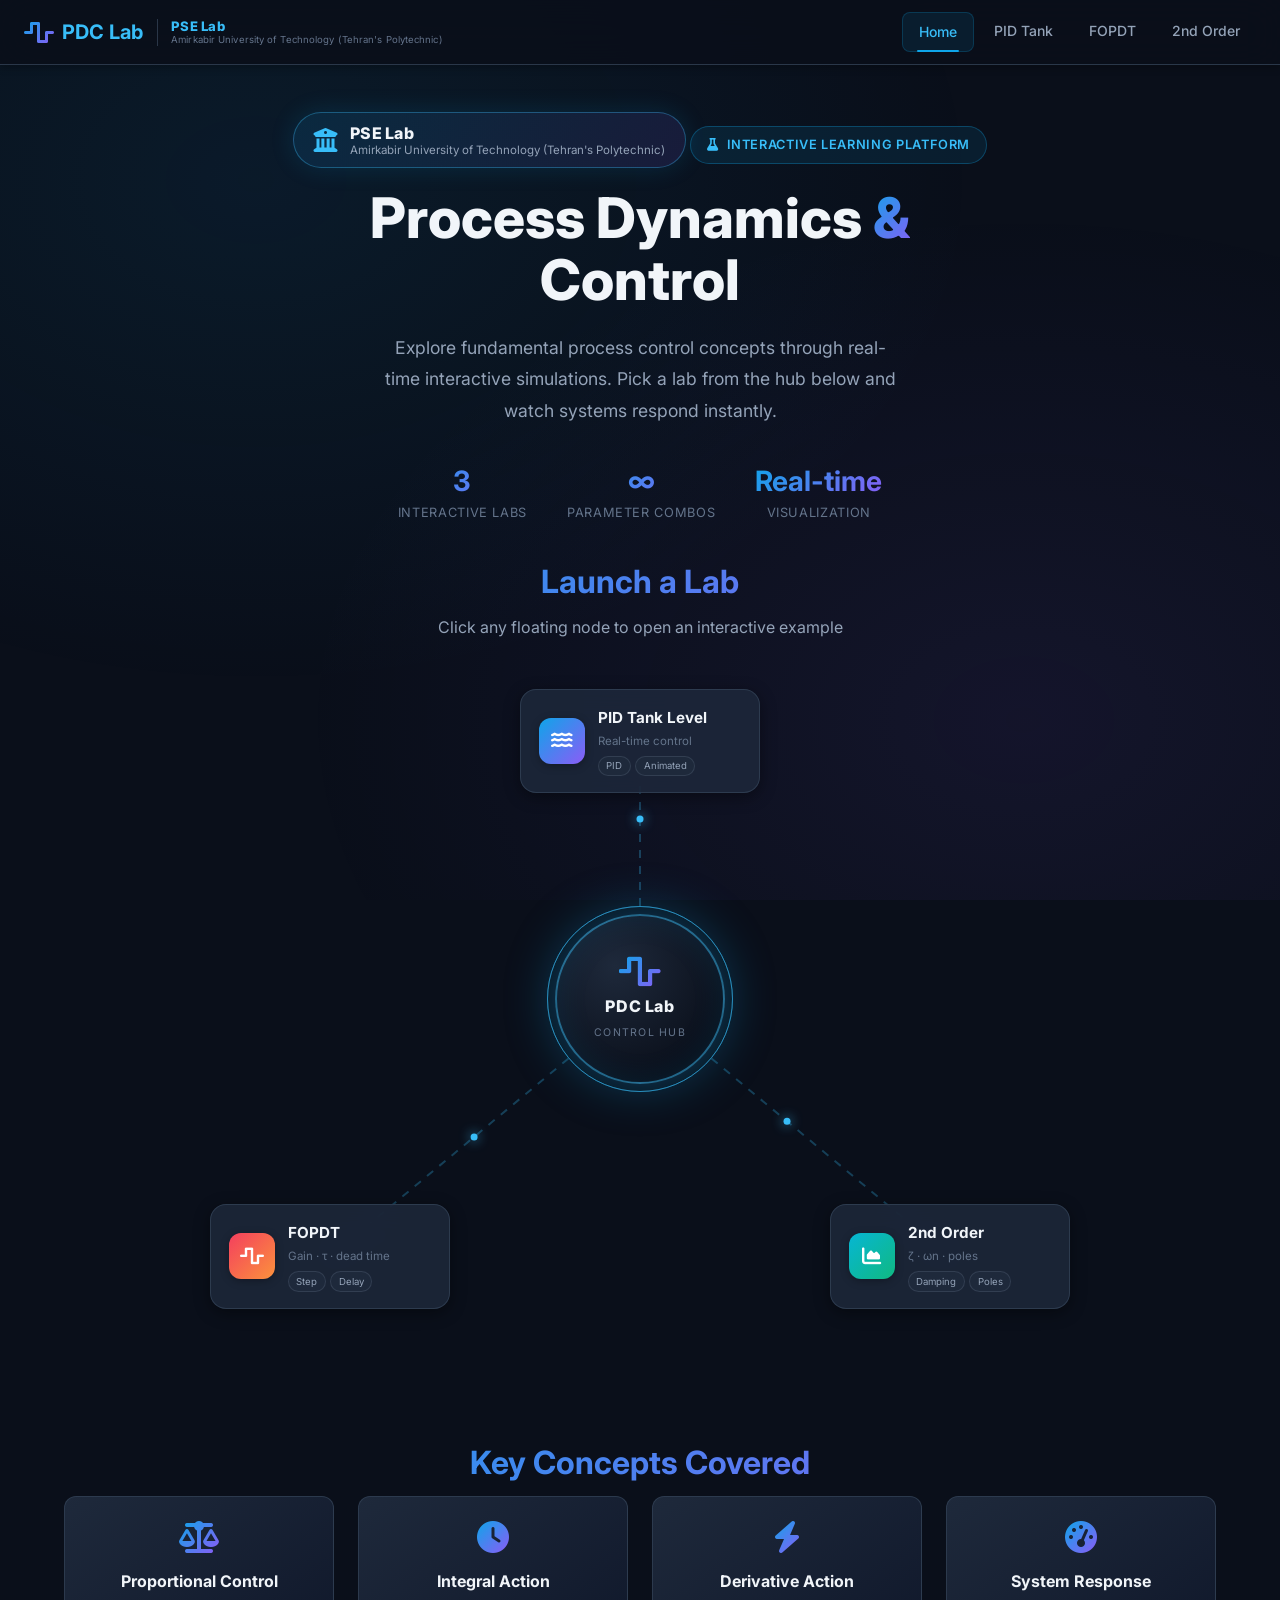
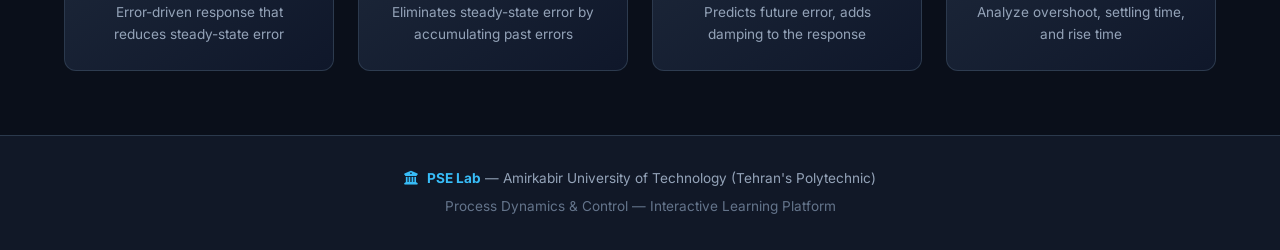
==== index.html @ 549077f2 "Add files via upload" ====
<!DOCTYPE html>
<html lang="en">
<head>
    <meta charset="UTF-8">
    <meta name="viewport" content="width=device-width, initial-scale=1.0">
    <title>Process Dynamics & Control — PDC Lab</title>
    <link rel="stylesheet" href="styles.css">
    <link href="https://fonts.googleapis.com/css2?family=Inter:wght@300;400;500;600;700;800&family=JetBrains+Mono:wght@400;600;700&display=swap" rel="stylesheet">
    <link rel="stylesheet" href="https://cdnjs.cloudflare.com/ajax/libs/font-awesome/6.5.0/css/all.min.css">
</head>
<body>
    <nav class="navbar">
        <a href="index.html" class="nav-brand">
            <i class="fas fa-wave-square"></i>
            <span>PDC Lab</span>
        </a>
        <div class="nav-institution">
            <span class="ni-lab">PSE Lab</span>
            <span class="ni-school">Amirkabir University of Technology (Tehran's Polytechnic)</span>
        </div>
        <button class="mobile-menu-btn" id="mobile-menu-btn" aria-label="Toggle menu">
            <i class="fas fa-bars"></i>
        </button>
        <div class="nav-links" id="nav-links">
            <a href="index.html" class="active">Home</a>
            <a href="pid-tank.html">PID Tank</a>
            <a href="fopdt.html">FOPDT</a>
            <a href="second-order.html">2nd Order</a>
        </div>
    </nav>

    <!-- Centered hero header -->
    <section class="hero">
        <div class="hero-content">
            <div class="institution-badge">
                <i class="fas fa-university"></i>
                <div class="inst-text">
                    <span class="inst-lab">PSE Lab</span>
                    <span class="inst-school">Amirkabir University of Technology (Tehran's Polytechnic)</span>
                </div>
            </div>
            <div class="hero-badge">
                <i class="fas fa-flask"></i>
                Interactive Learning Platform
            </div>
            <h1>Process Dynamics <span class="gradient-text">&</span> Control</h1>
            <p class="hero-subtitle">Explore fundamental process control concepts through real-time interactive simulations. Pick a lab from the hub below and watch systems respond instantly.</p>
            <div class="hero-stats">
                <div class="stat">
                    <span class="stat-number">3</span>
                    <span class="stat-label">Interactive Labs</span>
                </div>
                <div class="stat">
                    <span class="stat-number">∞</span>
                    <span class="stat-label">Parameter Combos</span>
                </div>
                <div class="stat">
                    <span class="stat-number">Real-time</span>
                    <span class="stat-label">Visualization</span>
                </div>
            </div>
        </div>
    </section>

    <!-- Central interactive hub -->
    <section class="hub-section">
        <h2 class="section-title">Launch a Lab</h2>
        <p class="section-subtitle">Click any floating node to open an interactive example</p>

        <div class="hub" id="hub">
            <svg class="hub-lines" id="hub-lines" xmlns="http://www.w3.org/2000/svg" aria-hidden="true"></svg>

            <!-- Central core -->
            <div class="hub-core">
                <i class="fas fa-wave-square"></i>
                <span>PDC Lab</span>
                <small>Control Hub</small>
            </div>

            <!-- Node: PID Tank -->
            <div class="node-wrap node-pid">
                <a href="pid-tank.html" class="hub-node">
                    <div class="hub-node-icon" style="background: linear-gradient(135deg, #0ea5e9, #8b5cf6);">
                        <i class="fas fa-water"></i>
                    </div>
                    <div class="hub-node-body">
                        <h3>PID Tank Level</h3>
                        <p>Real-time control</p>
                        <div class="node-tags">
                            <span>PID</span><span>Animated</span>
                        </div>
                    </div>
                </a>
            </div>

            <!-- Node: FOPDT -->
            <div class="node-wrap node-fopdt">
                <a href="fopdt.html" class="hub-node">
                    <div class="hub-node-icon" style="background: linear-gradient(135deg, #f43f5e, #fb923c);">
                        <i class="fas fa-wave-square"></i>
                    </div>
                    <div class="hub-node-body">
                        <h3>FOPDT</h3>
                        <p>Gain · τ · dead time</p>
                        <div class="node-tags">
                            <span>Step</span><span>Delay</span>
                        </div>
                    </div>
                </a>
            </div>

            <!-- Node: Second Order -->
            <div class="node-wrap node-second">
                <a href="second-order.html" class="hub-node">
                    <div class="hub-node-icon" style="background: linear-gradient(135deg, #06b6d4, #10b981);">
                        <i class="fas fa-chart-area"></i>
                    </div>
                    <div class="hub-node-body">
                        <h3>2nd Order</h3>
                        <p>ζ · ωn · poles</p>
                        <div class="node-tags">
                            <span>Damping</span><span>Poles</span>
                        </div>
                    </div>
                </a>
            </div>
        </div>
    </section>

    <section class="concepts-section">
        <h2 class="section-title">Key Concepts Covered</h2>
        <div class="concepts-grid">
            <div class="concept-item">
                <i class="fas fa-balance-scale"></i>
                <h4>Proportional Control</h4>
                <p>Error-driven response that reduces steady-state error</p>
            </div>
            <div class="concept-item">
                <i class="fas fa-clock"></i>
                <h4>Integral Action</h4>
                <p>Eliminates steady-state error by accumulating past errors</p>
            </div>
            <div class="concept-item">
                <i class="fas fa-bolt"></i>
                <h4>Derivative Action</h4>
                <p>Predicts future error, adds damping to the response</p>
            </div>
            <div class="concept-item">
                <i class="fas fa-tachometer-alt"></i>
                <h4>System Response</h4>
                <p>Analyze overshoot, settling time, and rise time</p>
            </div>
        </div>
    </section>

    <footer class="footer">
        <p class="footer-inst"><i class="fas fa-university"></i> <strong>PSE Lab</strong> — Amirkabir University of Technology (Tehran's Polytechnic)</p>
        <p>Process Dynamics & Control — Interactive Learning Platform</p>
    </footer>

    <script>
        // Mobile menu toggle
        const menuBtn = document.getElementById('mobile-menu-btn');
        const navLinks = document.getElementById('nav-links');
        menuBtn.addEventListener('click', function() {
            navLinks.classList.toggle('open');
            const icon = this.querySelector('i');
            icon.classList.toggle('fa-bars');
            icon.classList.toggle('fa-times');
        });
        document.querySelectorAll('.nav-links a').forEach(link => {
            link.addEventListener('click', () => {
                navLinks.classList.remove('open');
                const icon = menuBtn.querySelector('i');
                icon.classList.add('fa-bars');
                icon.classList.remove('fa-times');
            });
        });

        // Draw the hub constellation lines (responsive, pixel-accurate)
        function drawHubLines() {
            const hub = document.getElementById('hub');
            const svg = document.getElementById('hub-lines');
            const core = hub.querySelector('.hub-core');
            if (!hub || !svg || !core) return;

            const hr = hub.getBoundingClientRect();
            svg.setAttribute('viewBox', `0 0 ${hr.width} ${hr.height}`);
            svg.setAttribute('width', hr.width);
            svg.setAttribute('height', hr.height);

            const cr = core.getBoundingClientRect();
            const cx = cr.left - hr.left + cr.width / 2;
            const cy = cr.top - hr.top + cr.height / 2;
            const radius = cr.width / 2 + 8;

            let markup = '';
            let i = 0;
            hub.querySelectorAll('.hub-node').forEach(node => {
                const nr = node.getBoundingClientRect();
                const nx = nr.left - hr.left + nr.width / 2;
                const ny = nr.top - hr.top + nr.height / 2;

                // Shorten the start so the line begins at the core edge
                const dx = nx - cx, dy = ny - cy;
                const len = Math.hypot(dx, dy) || 1;
                const sx = cx + (dx / len) * radius;
                const sy = cy + (dy / len) * radius;

                markup += `<line x1="${sx}" y1="${sy}" x2="${nx}" y2="${ny}" />`;
                markup += `<circle class="flow-dot" r="3.5">` +
                          `<animateMotion dur="${3 + i}s" repeatCount="indefinite" ` +
                          `path="M${sx},${sy} L${nx},${ny}" /></circle>`;
                i++;
            });
            svg.innerHTML = markup;
        }

        window.addEventListener('load', drawHubLines);
        window.addEventListener('resize', drawHubLines);
        document.addEventListener('DOMContentLoaded', drawHubLines);
    </script>
</body>
</html>
---- styles.css ----
/* ============================================
   Process Dynamics & Control - Beautiful Styles
   ============================================ */

* {
    margin: 0;
    padding: 0;
    box-sizing: border-box;
}

:root {
    /* Primary palette - Ocean/Teal theme */
    --primary: #0ea5e9;
    --primary-light: #38bdf8;
    --primary-dark: #0284c7;
    --primary-glow: rgba(14, 165, 233, 0.3);
    
    /* Accent colors */
    --accent: #8b5cf6;
    --accent-light: #a78bfa;
    --accent-dark: #7c3aed;
    
    /* Success/Warning/Danger */
    --success: #10b981;
    --success-light: #34d399;
    --warning: #f59e0b;
    --danger: #ef4444;
    --danger-light: #f87171;
    
    /* Backgrounds - Deep space theme */
    --bg-primary: #0a0f1a;
    --bg-secondary: #111827;
    --bg-card: #1e293b;
    --bg-card-hover: #273548;
    --bg-surface: #1e293b;
    
    /* Text colors */
    --text-primary: #f1f5f9;
    --text-secondary: #94a3b8;
    --text-muted: #64748b;
    --text-dim: #475569;
    
    /* Borders and dividers */
    --border: rgba(51, 65, 85, 0.8);
    --border-light: rgba(71, 85, 105, 0.5);
    --border-glow: rgba(14, 165, 233, 0.4);
    
    /* Gradients */
    --gradient-primary: linear-gradient(135deg, #0ea5e9, #8b5cf6);
    --gradient-warm: linear-gradient(135deg, #f59e0b, #ef4444);
    --gradient-cool: linear-gradient(135deg, #06b6d4, #3b82f6);
    --gradient-card: linear-gradient(145deg, #1e293b, #0f172a);
    
    /* Shadows */
    --shadow-sm: 0 2px 8px rgba(0, 0, 0, 0.3);
    --shadow-md: 0 4px 16px rgba(0, 0, 0, 0.4);
    --shadow-lg: 0 8px 32px rgba(0, 0, 0, 0.5);
    --shadow-glow: 0 0 20px rgba(14, 165, 233, 0.3);
    
    /* Border radius */
    --radius-sm: 8px;
    --radius-md: 12px;
    --radius-lg: 16px;
    --radius-xl: 24px;
    
    /* Transitions */
    --transition-fast: 0.15s ease;
    --transition-normal: 0.3s ease;
    --transition-slow: 0.5s ease;
}

html {
    scroll-behavior: smooth;
}

body {
    font-family: 'Inter', -apple-system, BlinkMacSystemFont, 'Segoe UI', Roboto, sans-serif;
    background: var(--bg-primary);
    color: var(--text-primary);
    line-height: 1.6;
    min-height: 100vh;
    overflow-x: hidden;
}

/* Background pattern */
body::before {
    content: '';
    position: fixed;
    top: 0;
    left: 0;
    right: 0;
    bottom: 0;
    background: 
        radial-gradient(ellipse at 20% 20%, rgba(14, 165, 233, 0.08) 0%, transparent 50%),
        radial-gradient(ellipse at 80% 80%, rgba(139, 92, 246, 0.08) 0%, transparent 50%);
    pointer-events: none;
    z-index: -1;
}

/* ============================================
   NAVBAR
   ============================================ */

.navbar {
    position: fixed;
    top: 0;
    left: 0;
    right: 0;
    z-index: 1000;
    display: flex;
    justify-content: space-between;
    align-items: center;
    padding: 0.75rem 1.5rem;
    background: rgba(10, 15, 26, 0.9);
    backdrop-filter: blur(20px);
    border-bottom: 1px solid var(--border);
    box-shadow: var(--shadow-sm);
}

.nav-brand {
    display: flex;
    align-items: center;
    gap: 0.5rem;
    font-size: 1.25rem;
    font-weight: 700;
    color: var(--primary-light);
    text-decoration: none;
}

.nav-brand i {
    font-size: 1.5rem;
    background: var(--gradient-primary);
    -webkit-background-clip: text;
    -webkit-text-fill-color: transparent;
    background-clip: text;
}

.nav-links {
    display: flex;
    gap: 0.25rem;
}

.nav-links a {
    color: var(--text-secondary);
    text-decoration: none;
    padding: 0.5rem 1rem;
    border-radius: var(--radius-sm);
    font-size: 0.875rem;
    font-weight: 500;
    transition: all var(--transition-normal);
    position: relative;
}

.nav-links a:hover {
    color: var(--text-primary);
    background: var(--bg-surface);
}

.nav-links a.active {
    color: var(--primary-light);
    background: rgba(14, 165, 233, 0.1);
    border: 1px solid rgba(14, 165, 233, 0.2);
}

.nav-links a.active::after {
    content: '';
    position: absolute;
    bottom: -1px;
    left: 50%;
    transform: translateX(-50%);
    width: 60%;
    height: 2px;
    background: var(--primary);
    border-radius: 1px;
}

/* Mobile menu button */
.mobile-menu-btn {
    display: none;
    background: none;
    border: none;
    color: var(--text-primary);
    font-size: 1.25rem;
    cursor: pointer;
    padding: 0.5rem;
    border-radius: var(--radius-sm);
    transition: background var(--transition-fast);
}

.mobile-menu-btn:hover {
    background: var(--bg-surface);
}

/* ============================================
   HERO SECTION
   ============================================ */

.hero {
    min-height: auto;
    display: flex;
    flex-direction: column;
    align-items: center;
    justify-content: center;
    padding: 7rem 1.5rem 1rem;
    gap: 0;
    max-width: 900px;
    margin: 0 auto;
    text-align: center;
}

.hero-content {
    flex: 1;
    max-width: 720px;
}

.hero-badge {
    display: inline-flex;
    align-items: center;
    gap: 0.5rem;
    padding: 0.5rem 1rem;
    background: rgba(14, 165, 233, 0.1);
    color: var(--primary-light);
    border: 1px solid rgba(14, 165, 233, 0.3);
    border-radius: 999px;
    font-size: 0.8rem;
    font-weight: 600;
    letter-spacing: 0.05em;
    text-transform: uppercase;
    margin-bottom: 1.5rem;
    animation: pulse-glow 2s ease-in-out infinite;
}

@keyframes pulse-glow {
    0%, 100% { box-shadow: 0 0 0 0 rgba(14, 165, 233, 0.4); }
    50% { box-shadow: 0 0 20px 5px rgba(14, 165, 233, 0.2); }
}

.hero h1 {
    font-size: 3.5rem;
    font-weight: 800;
    line-height: 1.1;
    margin-bottom: 1.25rem;
}

.gradient-text {
    background: var(--gradient-primary);
    -webkit-background-clip: text;
    -webkit-text-fill-color: transparent;
    background-clip: text;
}

.hero-subtitle {
    font-size: 1.1rem;
    color: var(--text-secondary);
    margin-bottom: 2rem;
    margin-left: auto;
    margin-right: auto;
    max-width: 520px;
    line-height: 1.8;
}

.hero-stats {
    display: flex;
    gap: 2.5rem;
    justify-content: center;
}

.stat {
    display: flex;
    flex-direction: column;
}

.stat-number {
    font-size: 1.75rem;
    font-weight: 700;
    background: var(--gradient-primary);
    -webkit-background-clip: text;
    -webkit-text-fill-color: transparent;
    background-clip: text;
}

.stat-label {
    font-size: 0.8rem;
    color: var(--text-muted);
    text-transform: uppercase;
    letter-spacing: 0.05em;
}

/* Hero Visual */
.hero-visual {
    flex: 1;
    position: relative;
    height: 350px;
}

.floating-card {
    position: absolute;
    display: flex;
    align-items: center;
    gap: 0.75rem;
    padding: 1rem 1.5rem;
    background: var(--bg-card);
    border: 1px solid var(--border);
    border-radius: var(--radius-md);
    box-shadow: var(--shadow-md);
    font-weight: 600;
    animation: float 6s ease-in-out infinite;
    backdrop-filter: blur(10px);
}

.floating-card i {
    font-size: 1.25rem;
}

.card-1 { top: 10%; left: 10%; animation-delay: 0s; color: var(--primary-light); }
.card-2 { top: 45%; right: 5%; animation-delay: -2s; color: var(--accent-light); }
.card-3 { bottom: 10%; left: 20%; animation-delay: -4s; color: var(--success); }

@keyframes float {
    0%, 100% { transform: translateY(0); }
    50% { transform: translateY(-15px); }
}

/* ============================================
   SECTION STYLES
   ============================================ */

.section-title {
    text-align: center;
    font-size: 2rem;
    font-weight: 700;
    margin-bottom: 0.5rem;
    background: var(--gradient-primary);
    -webkit-background-clip: text;
    -webkit-text-fill-color: transparent;
    background-clip: text;
}

.section-subtitle {
    text-align: center;
    color: var(--text-secondary);
    margin-bottom: 3rem;
}

/* ============================================
   EXAMPLE CARDS
   ============================================ */

.examples-section {
    padding: 4rem 1.5rem;
    max-width: 1200px;
    margin: 0 auto;
}

.examples-grid {
    display: grid;
    grid-template-columns: repeat(auto-fit, minmax(320px, 1fr));
    gap: 1.5rem;
}

.example-card {
    background: var(--gradient-card);
    border: 1px solid var(--border);
    border-radius: var(--radius-lg);
    padding: 2rem;
    text-decoration: none;
    color: var(--text-primary);
    transition: all var(--transition-normal);
    position: relative;
    overflow: hidden;
}

.example-card::before {
    content: '';
    position: absolute;
    top: 0;
    left: 0;
    right: 0;
    height: 3px;
    background: var(--gradient-primary);
    transform: scaleX(0);
    transition: transform var(--transition-normal);
}

.example-card:hover {
    border-color: var(--primary);
    transform: translateY(-6px);
    box-shadow: var(--shadow-glow);
}

.example-card:hover::before {
    transform: scaleX(1);
}

.example-card:hover .card-arrow {
    opacity: 1;
    transform: translateX(0);
}

.card-icon {
    width: 60px;
    height: 60px;
    border-radius: var(--radius-md);
    display: flex;
    align-items: center;
    justify-content: center;
    font-size: 1.5rem;
    color: white;
    margin-bottom: 1.25rem;
    box-shadow: var(--shadow-md);
}

.example-card h3 {
    font-size: 1.25rem;
    font-weight: 700;
    margin-bottom: 0.75rem;
}

.example-card p {
    color: var(--text-secondary);
    font-size: 0.9rem;
    margin-bottom: 1.25rem;
    line-height: 1.7;
}

.card-tags {
    display: flex;
    gap: 0.5rem;
    flex-wrap: wrap;
}

.tag {
    padding: 0.25rem 0.75rem;
    background: var(--bg-surface);
    border: 1px solid var(--border-light);
    border-radius: 999px;
    font-size: 0.75rem;
    color: var(--text-secondary);
    font-weight: 500;
}

.card-arrow {
    position: absolute;
    top: 2rem;
    right: 2rem;
    color: var(--primary-light);
    opacity: 0;
    transform: translateX(-8px);
    transition: all var(--transition-normal);
}

/* ============================================
   CONCEPTS
   ============================================ */

.concepts-section {
    padding: 4rem 1.5rem;
    max-width: 1200px;
    margin: 0 auto;
}

.concepts-grid {
    display: grid;
    grid-template-columns: repeat(auto-fit, minmax(220px, 1fr));
    gap: 1.5rem;
}

.concept-item {
    background: var(--gradient-card);
    border: 1px solid var(--border);
    border-radius: var(--radius-md);
    padding: 1.5rem;
    text-align: center;
    transition: all var(--transition-normal);
}

.concept-item:hover {
    border-color: var(--primary);
    transform: translateY(-4px);
}

.concept-item i {
    font-size: 2rem;
    background: var(--gradient-primary);
    -webkit-background-clip: text;
    -webkit-text-fill-color: transparent;
    background-clip: text;
    margin-bottom: 1rem;
}

.concept-item h4 {
    font-size: 1rem;
    margin-bottom: 0.5rem;
}

.concept-item p {
    font-size: 0.85rem;
    color: var(--text-secondary);
}

/* ============================================
   EXAMPLE PAGE LAYOUT
   ============================================ */

.example-page {
    padding-top: 4.5rem;
    min-height: 100vh;
}

.page-header {
    padding: 1.5rem 1.5rem 0.5rem;
    max-width: 1400px;
    margin: 0 auto;
}

.page-header h1 {
    font-size: 1.5rem;
    font-weight: 700;
    margin-bottom: 0.25rem;
    display: flex;
    align-items: center;
    gap: 0.75rem;
}

.page-header p {
    color: var(--text-secondary);
    font-size: 0.9rem;
}

.page-layout {
    display: grid;
    grid-template-columns: 320px 1fr;
    gap: 1.5rem;
    padding: 1rem 1.5rem 2rem;
    max-width: 1400px;
    margin: 0 auto;
}

/* ============================================
   CONTROL PANEL
   ============================================ */

.control-panel {
    background: var(--gradient-card);
    border: 1px solid var(--border);
    border-radius: var(--radius-lg);
    padding: 1.25rem;
    height: fit-content;
    position: sticky;
    top: 5rem;
    max-height: calc(100vh - 6rem);
    overflow-y: auto;
    scrollbar-width: thin;
    scrollbar-color: var(--border) transparent;
}

.control-panel::-webkit-scrollbar {
    width: 6px;
}

.control-panel::-webkit-scrollbar-track {
    background: transparent;
}

.control-panel::-webkit-scrollbar-thumb {
    background: var(--border);
    border-radius: 3px;
}

.panel-section {
    margin-bottom: 1.25rem;
    padding-bottom: 1.25rem;
    border-bottom: 1px solid var(--border-light);
}

.panel-section:last-child {
    margin-bottom: 0;
    padding-bottom: 0;
    border-bottom: none;
}

.panel-section h3 {
    font-size: 0.7rem;
    text-transform: uppercase;
    letter-spacing: 0.1em;
    color: var(--text-muted);
    margin-bottom: 0.75rem;
    font-weight: 600;
}

/* ============================================
   SLIDERS
   ============================================ */

.slider-group {
    margin-bottom: 1rem;
}

.slider-group:last-child {
    margin-bottom: 0;
}

.slider-header {
    display: flex;
    justify-content: space-between;
    align-items: center;
    margin-bottom: 0.5rem;
}

.slider-label {
    font-size: 0.85rem;
    font-weight: 500;
    color: var(--text-primary);
}

.slider-value {
    font-size: 0.8rem;
    font-weight: 600;
    color: var(--primary-light);
    background: rgba(14, 165, 233, 0.1);
    padding: 0.2rem 0.6rem;
    border-radius: var(--radius-sm);
    font-family: 'JetBrains Mono', 'Courier New', monospace;
    min-width: 60px;
    text-align: center;
}

input[type="range"] {
    -webkit-appearance: none;
    appearance: none;
    width: 100%;
    height: 6px;
    border-radius: 3px;
    background: var(--bg-surface);
    outline: none;
    cursor: pointer;
    transition: background var(--transition-fast);
}

input[type="range"]:hover {
    background: rgba(51, 65, 85, 0.8);
}

input[type="range"]::-webkit-slider-thumb {
    -webkit-appearance: none;
    appearance: none;
    width: 18px;
    height: 18px;
    border-radius: 50%;
    background: var(--primary);
    cursor: pointer;
    border: 3px solid var(--bg-card);
    box-shadow: 0 0 0 2px var(--primary), var(--shadow-sm);
    transition: all var(--transition-fast);
}

input[type="range"]::-webkit-slider-thumb:hover {
    transform: scale(1.2);
    box-shadow: 0 0 0 2px var(--primary-light), var(--shadow-glow);
}

input[type="range"]::-moz-range-thumb {
    width: 18px;
    height: 18px;
    border-radius: 50%;
    background: var(--primary);
    cursor: pointer;
    border: 3px solid var(--bg-card);
    box-shadow: 0 0 0 2px var(--primary);
}

/* ============================================
   PRESET BUTTONS
   ============================================ */

.preset-buttons {
    display: flex;
    gap: 0.4rem;
    flex-wrap: wrap;
}

.preset-btn {
    padding: 0.45rem 0.8rem;
    border-radius: var(--radius-sm);
    font-size: 0.75rem;
    font-weight: 600;
    cursor: pointer;
    border: 1px solid var(--border);
    background: var(--bg-surface);
    color: var(--text-secondary);
    transition: all var(--transition-fast);
}

.preset-btn:hover {
    border-color: var(--primary);
    color: var(--text-primary);
    background: rgba(14, 165, 233, 0.1);
}

.preset-btn.active {
    background: var(--primary);
    border-color: var(--primary);
    color: white;
    box-shadow: 0 0 12px var(--primary-glow);
}

/* ============================================
   SETPOINT STEP BUTTONS
   ============================================ */

.step-buttons {
    display: grid;
    grid-template-columns: 1fr 1fr;
    gap: 0.4rem;
}

.step-btn {
    display: flex;
    align-items: center;
    justify-content: center;
    gap: 0.35rem;
    padding: 0.5rem 0.5rem;
    border-radius: var(--radius-sm);
    font-size: 0.75rem;
    font-weight: 700;
    cursor: pointer;
    border: 1px solid rgba(16, 185, 129, 0.35);
    background: rgba(16, 185, 129, 0.1);
    color: var(--success-light);
    transition: all var(--transition-fast);
    font-family: 'JetBrains Mono', 'Courier New', monospace;
}

.step-btn:hover {
    background: var(--success);
    border-color: var(--success);
    color: #fff;
    transform: translateY(-1px);
    box-shadow: 0 0 12px rgba(16, 185, 129, 0.4);
}

.step-btn:active {
    transform: translateY(0) scale(0.97);
}

.hint {
    margin-top: 0.6rem;
    font-size: 0.7rem;
    color: var(--text-muted);
    line-height: 1.5;
}

/* ============================================
   SIMULATION CONTROLS
   ============================================ */

.sim-controls {
    display: flex;
    gap: 0.5rem;
    align-items: center;
}

.run-pause-btn {
    flex: 1;
    display: flex;
    align-items: center;
    justify-content: center;
    gap: 0.5rem;
    padding: 0.75rem 1rem;
    border-radius: var(--radius-md);
    font-size: 0.9rem;
    font-weight: 700;
    cursor: pointer;
    border: none;
    background: var(--gradient-primary);
    color: white;
    transition: all var(--transition-normal);
    box-shadow: var(--shadow-md);
}

.run-pause-btn:hover {
    transform: translateY(-2px);
    box-shadow: var(--shadow-glow);
}

.run-pause-btn.running {
    background: linear-gradient(135deg, #f59e0b, #ef4444);
    animation: pulse-run 1.5s ease-in-out infinite;
}

@keyframes pulse-run {
    0%, 100% { box-shadow: 0 0 0 0 rgba(239, 68, 68, 0.4); }
    50% { box-shadow: 0 0 20px 5px rgba(239, 68, 68, 0.2); }
}

.run-pause-btn i {
    font-size: 1rem;
}

.reset-btn {
    padding: 0.75rem 1rem;
    border-radius: var(--radius-md);
    font-size: 0.85rem;
    font-weight: 600;
    cursor: pointer;
    border: 1px solid var(--border);
    background: var(--bg-surface);
    color: var(--text-secondary);
    transition: all var(--transition-fast);
}

.reset-btn:hover {
    border-color: var(--danger);
    color: var(--danger);
    background: rgba(239, 68, 68, 0.1);
}

/* Speed Controls */
.speed-controls {
    display: flex;
    gap: 0.35rem;
    margin-top: 0.75rem;
}

.speed-controls label {
    font-size: 0.7rem;
    text-transform: uppercase;
    letter-spacing: 0.08em;
    color: var(--text-muted);
    display: block;
    margin-bottom: 0.5rem;
    width: 100%;
}

.speed-btn {
    flex: 1;
    padding: 0.5rem 0.4rem;
    border-radius: var(--radius-sm);
    font-size: 0.75rem;
    font-weight: 700;
    cursor: pointer;
    border: 1px solid var(--border);
    background: var(--bg-surface);
    color: var(--text-secondary);
    transition: all var(--transition-fast);
    font-family: 'JetBrains Mono', 'Courier New', monospace;
}

.speed-btn:hover {
    border-color: var(--primary);
    color: var(--text-primary);
}

.speed-btn.active {
    background: var(--primary);
    border-color: var(--primary);
    color: white;
    box-shadow: 0 0 10px var(--primary-glow);
}

/* ============================================
   TANK SCHEMATIC (SVG)
   ============================================ */

.tank-schematic-container {
    background: var(--gradient-card);
    border: 1px solid var(--border);
    border-radius: var(--radius-lg);
    padding: 1rem;
    margin-bottom: 1rem;
}

.tank-schematic-header {
    display: flex;
    justify-content: space-between;
    align-items: center;
    margin-bottom: 0.75rem;
}

.tank-schematic-header h3 {
    font-size: 0.8rem;
    text-transform: uppercase;
    letter-spacing: 0.08em;
    color: var(--text-muted);
    font-weight: 600;
}

.live-indicator {
    display: flex;
    align-items: center;
    gap: 0.4rem;
    font-size: 0.75rem;
    font-weight: 600;
    color: var(--success);
}

.live-dot {
    width: 8px;
    height: 8px;
    border-radius: 50%;
    background: var(--success);
    animation: blink 1s ease-in-out infinite;
}

@keyframes blink {
    0%, 100% { opacity: 1; }
    50% { opacity: 0.3; }
}

.tank-svg-wrapper {
    background: rgba(10, 15, 26, 0.6);
    border-radius: var(--radius-md);
    padding: 0.5rem;
    border: 1px solid var(--border-light);
}

#tank-svg {
    width: 100%;
    height: auto;
    max-height: 300px;
}

/* ============================================
   CHART CONTAINER
   ============================================ */

.chart-container {
    background: var(--gradient-card);
    border: 1px solid var(--border);
    border-radius: var(--radius-lg);
    padding: 1.25rem;
}

.chart-tabs {
    display: flex;
    gap: 0.25rem;
    margin-bottom: 1rem;
    background: var(--bg-surface);
    padding: 0.25rem;
    border-radius: var(--radius-md);
}

.chart-tab {
    flex: 1;
    padding: 0.6rem 0.75rem;
    border-radius: var(--radius-sm);
    font-size: 0.8rem;
    font-weight: 600;
    cursor: pointer;
    border: none;
    background: transparent;
    color: var(--text-secondary);
    transition: all var(--transition-fast);
}

.chart-tab.active {
    background: var(--primary);
    color: white;
    box-shadow: var(--shadow-sm);
}

.chart-tab:hover:not(.active) {
    background: rgba(14, 165, 233, 0.1);
    color: var(--text-primary);
}

.chart-plot {
    width: 100%;
    height: 350px;
    border-radius: var(--radius-md);
    overflow: hidden;
}

/* ============================================
   METRICS
   ============================================ */

.metrics-row {
    display: grid;
    grid-template-columns: repeat(auto-fit, minmax(110px, 1fr));
    gap: 0.75rem;
    margin-top: 1rem;
}

.metric-card {
    background: var(--bg-surface);
    border: 1px solid var(--border-light);
    border-radius: var(--radius-md);
    padding: 0.75rem;
    text-align: center;
    transition: all var(--transition-fast);
}

.metric-card:hover {
    border-color: var(--primary);
    transform: translateY(-2px);
}

.metric-label {
    font-size: 0.65rem;
    text-transform: uppercase;
    letter-spacing: 0.05em;
    color: var(--text-muted);
    margin-bottom: 0.35rem;
}

.metric-value {
    font-size: 1rem;
    font-weight: 700;
    background: var(--gradient-primary);
    -webkit-background-clip: text;
    -webkit-text-fill-color: transparent;
    background-clip: text;
    font-family: 'JetBrains Mono', 'Courier New', monospace;
}

/* ============================================
   FORMULA & INFO BOXES
   ============================================ */

.formula-box {
    background: rgba(14, 165, 233, 0.05);
    border: 1px solid rgba(14, 165, 233, 0.2);
    border-radius: var(--radius-md);
    padding: 0.75rem;
    text-align: center;
    font-family: 'JetBrains Mono', 'Courier New', monospace;
    font-size: 0.8rem;
    color: var(--primary-light);
    line-height: 1.8;
}

.formula-box .formula-label {
    font-family: 'Inter', sans-serif;
    font-size: 0.65rem;
    text-transform: uppercase;
    letter-spacing: 0.08em;
    color: var(--text-muted);
    display: block;
    margin-bottom: 0.4rem;
}

.info-box {
    background: rgba(14, 165, 233, 0.05);
    border: 1px solid rgba(14, 165, 233, 0.2);
    border-radius: var(--radius-md);
    padding: 0.75rem;
    font-size: 0.8rem;
    color: var(--text-secondary);
    line-height: 1.7;
}

.info-box strong {
    color: var(--primary-light);
}

/* Status Badge */
.status-badge {
    display: inline-flex;
    align-items: center;
    gap: 0.4rem;
    padding: 0.4rem 0.9rem;
    border-radius: 999px;
    font-size: 0.75rem;
    font-weight: 600;
}

.status-badge.overdamped {
    background: rgba(59, 130, 246, 0.15);
    color: #60a5fa;
    border: 1px solid rgba(59, 130, 246, 0.3);
}

.status-badge.underdamped {
    background: rgba(245, 158, 11, 0.15);
    color: #fbbf24;
    border: 1px solid rgba(245, 158, 11, 0.3);
}

.status-badge.critical {
    background: rgba(16, 185, 129, 0.15);
    color: #34d399;
    border: 1px solid rgba(16, 185, 129, 0.3);
}

/* ============================================
   FOOTER
   ============================================ */

.footer {
    text-align: center;
    padding: 2rem 1.5rem;
    color: var(--text-muted);
    font-size: 0.85rem;
    border-top: 1px solid var(--border);
    background: var(--bg-secondary);
}

/* ============================================
   RESPONSIVE - MOBILE
   ============================================ */

@media (max-width: 1024px) {
    .page-layout {
        grid-template-columns: 1fr;
    }

    .control-panel {
        position: static;
        max-height: none;
    }

    .hero {
        flex-direction: column;
        text-align: center;
        padding-top: 5rem;
        gap: 2rem;
        min-height: auto;
    }

    .hero h1 {
        font-size: 2.5rem;
    }

    .hero-subtitle {
        margin-left: auto;
        margin-right: auto;
    }

    .hero-stats {
        justify-content: center;
    }

    .hero-visual {
        display: none;
    }
}

@media (max-width: 768px) {
    .navbar {
        padding: 0.75rem 1rem;
    }

    .nav-links {
        display: none;
        position: absolute;
        top: 100%;
        left: 0;
        right: 0;
        background: rgba(10, 15, 26, 0.98);
        backdrop-filter: blur(20px);
        flex-direction: column;
        padding: 0.5rem;
        border-bottom: 1px solid var(--border);
        box-shadow: var(--shadow-lg);
    }

    .nav-links.open {
        display: flex;
    }

    .nav-links a {
        padding: 0.75rem 1rem;
    }

    .mobile-menu-btn {
        display: block;
    }

    .hero h1 {
        font-size: 2rem;
    }

    .hero-stats {
        flex-direction: column;
        gap: 1rem;
    }

    .examples-grid {
        grid-template-columns: 1fr;
    }

    .page-header h1 {
        font-size: 1.25rem;
    }

    .chart-plot {
        height: 280px;
    }

    .metrics-row {
        grid-template-columns: repeat(2, 1fr);
    }

    .sim-controls {
        flex-wrap: wrap;
    }

    .run-pause-btn {
        width: 100%;
    }

    .speed-controls {
        width: 100%;
    }
}

@media (max-width: 480px) {
    .hero h1 {
        font-size: 1.75rem;
    }

    .section-title {
        font-size: 1.5rem;
    }

    .chart-tabs {
        flex-wrap: wrap;
    }

    .chart-tab {
        flex: none;
        min-width: calc(50% - 0.25rem);
    }

    .metrics-row {
        grid-template-columns: 1fr 1fr;
    }

    .metric-card {
        padding: 0.5rem;
    }

    .metric-value {
        font-size: 0.85rem;
    }
}

/* ============================================
   ANIMATIONS
   ============================================ */

@keyframes fadeIn {
    from { opacity: 0; transform: translateY(20px); }
    to { opacity: 1; transform: translateY(0); }
}

.example-card {
    animation: fadeIn 0.5s ease forwards;
}

.example-card:nth-child(1) { animation-delay: 0.1s; }
.example-card:nth-child(2) { animation-delay: 0.2s; }
.example-card:nth-child(3) { animation-delay: 0.3s; }

/* Scrollbar styling */
::-webkit-scrollbar {
    width: 8px;
    height: 8px;
}

::-webkit-scrollbar-track {
    background: var(--bg-primary);
}

::-webkit-scrollbar-thumb {
    background: var(--border);
    border-radius: 4px;
}

::-webkit-scrollbar-thumb:hover {
    background: var(--text-muted);
}

/* ============================================
   INSTITUTION BRANDING
   ============================================ */

.nav-institution {
    display: flex;
    flex-direction: column;
    line-height: 1.2;
    margin-right: auto;
    margin-left: 0.85rem;
    padding-left: 0.85rem;
    border-left: 1px solid var(--border);
}

.nav-institution .ni-lab {
    font-size: 0.82rem;
    font-weight: 800;
    color: var(--primary-light);
    letter-spacing: 0.02em;
}

.nav-institution .ni-school {
    font-size: 0.6rem;
    color: var(--text-muted);
    letter-spacing: 0.01em;
}

.institution-badge {
    display: inline-flex;
    align-items: center;
    gap: 0.75rem;
    padding: 0.6rem 1.25rem;
    margin-bottom: 1.25rem;
    background: linear-gradient(135deg, rgba(14, 165, 233, 0.12), rgba(139, 92, 246, 0.12));
    border: 1px solid rgba(56, 189, 248, 0.35);
    border-radius: 999px;
    box-shadow: 0 0 24px rgba(14, 165, 233, 0.15);
}

.institution-badge > i {
    font-size: 1.5rem;
    color: var(--primary-light);
}

.institution-badge .inst-text {
    text-align: left;
    display: flex;
    flex-direction: column;
    line-height: 1.25;
}

.institution-badge .inst-lab {
    font-weight: 800;
    font-size: 1rem;
    color: var(--text-primary);
    letter-spacing: 0.02em;
}

.institution-badge .inst-school {
    font-size: 0.72rem;
    color: var(--text-secondary);
}

.page-institution {
    display: inline-flex;
    align-items: center;
    gap: 0.5rem;
    font-size: 0.78rem;
    font-weight: 600;
    color: var(--primary-light);
    background: rgba(14, 165, 233, 0.08);
    border: 1px solid rgba(56, 189, 248, 0.25);
    border-radius: 999px;
    padding: 0.3rem 0.85rem;
    margin-bottom: 0.6rem;
}

.footer-inst {
    color: var(--text-secondary);
    margin-bottom: 0.4rem;
}

.footer-inst strong {
    color: var(--primary-light);
}

.footer-inst i {
    color: var(--primary-light);
    margin-right: 0.35rem;
}

@media (max-width: 900px) {
    .nav-institution {
        display: none;
    }
}

@media (max-width: 480px) {
    .institution-badge {
        padding: 0.5rem 0.9rem;
        gap: 0.5rem;
    }
    .institution-badge > i {
        font-size: 1.15rem;
    }
    .institution-badge .inst-lab {
        font-size: 0.85rem;
    }
    .institution-badge .inst-school {
        font-size: 0.62rem;
    }
    .page-institution {
        font-size: 0.68rem;
    }
}

/* ============================================
   CENTRAL HUB / CONSTELLATION
   ============================================ */

.hub-section {
    padding: 1rem 1.5rem 4rem;
    max-width: 1000px;
    margin: 0 auto;
}

.hub {
    position: relative;
    width: 100%;
    max-width: 860px;
    height: 620px;
    margin: 0 auto;
}

.hub-lines {
    position: absolute;
    top: 0;
    left: 0;
    width: 100%;
    height: 100%;
    pointer-events: none;
    z-index: 1;
    overflow: visible;
}

.hub-lines line {
    stroke: rgba(56, 189, 248, 0.28);
    stroke-width: 2;
    stroke-dasharray: 8 8;
    animation: hub-dash 30s linear infinite;
}

@keyframes hub-dash {
    to { stroke-dashoffset: -400; }
}

.hub-lines .flow-dot {
    fill: #38bdf8;
    filter: drop-shadow(0 0 6px rgba(56, 189, 248, 0.9));
}

/* Central core */
.hub-core {
    position: absolute;
    top: 50%;
    left: 50%;
    transform: translate(-50%, -50%);
    width: 170px;
    height: 170px;
    border-radius: 50%;
    display: flex;
    flex-direction: column;
    align-items: center;
    justify-content: center;
    gap: 0.35rem;
    text-align: center;
    background: radial-gradient(circle at 35% 30%, #1e293b 0%, #0a0f1a 75%);
    border: 2px solid rgba(56, 189, 248, 0.5);
    box-shadow: 0 0 50px rgba(14, 165, 233, 0.35), inset 0 0 30px rgba(14, 165, 233, 0.12);
    z-index: 3;
    animation: core-float 7s ease-in-out infinite;
}

@keyframes core-float {
    0%, 100% { transform: translate(-50%, -50%) scale(1); }
    50% { transform: translate(-50%, -50%) scale(1.035); }
}

.hub-core::before,
.hub-core::after {
    content: '';
    position: absolute;
    inset: -10px;
    border-radius: 50%;
    border: 1px solid rgba(56, 189, 248, 0.45);
    animation: hub-ring 3.5s ease-out infinite;
}

.hub-core::after {
    animation-delay: 1.75s;
}

@keyframes hub-ring {
    0% { transform: scale(0.85); opacity: 0.9; }
    100% { transform: scale(1.7); opacity: 0; }
}

.hub-core i {
    font-size: 2.1rem;
    background: var(--gradient-primary);
    -webkit-background-clip: text;
    -webkit-text-fill-color: transparent;
    background-clip: text;
}

.hub-core span {
    font-weight: 800;
    font-size: 1rem;
    letter-spacing: 0.04em;
}

.hub-core small {
    color: var(--text-muted);
    font-size: 0.66rem;
    text-transform: uppercase;
    letter-spacing: 0.12em;
}

/* Floating nodes */
.node-wrap {
    position: absolute;
    z-index: 2;
    animation: float 6s ease-in-out infinite;
}

.node-pid {
    top: 0;
    left: 50%;
    margin-left: -120px;
    animation-delay: 0s;
}

.node-fopdt {
    bottom: 0;
    left: 0;
    animation-delay: -2s;
}

.node-second {
    bottom: 0;
    right: 0;
    animation-delay: -4s;
}

.hub-node {
    display: flex;
    align-items: center;
    gap: 0.85rem;
    width: 240px;
    padding: 1rem 1.1rem;
    background: rgba(30, 41, 59, 0.85);
    backdrop-filter: blur(14px);
    border: 1px solid var(--border);
    border-radius: var(--radius-lg);
    text-decoration: none;
    color: var(--text-primary);
    box-shadow: var(--shadow-md);
    transition: transform 0.3s ease, border-color 0.3s ease, box-shadow 0.3s ease;
}

.hub-node:hover {
    transform: translateY(-6px) scale(1.06);
    border-color: var(--primary);
    box-shadow: var(--shadow-glow);
}

.hub-node-icon {
    flex: none;
    width: 46px;
    height: 46px;
    border-radius: 12px;
    display: flex;
    align-items: center;
    justify-content: center;
    color: #fff;
    font-size: 1.2rem;
    box-shadow: var(--shadow-sm);
}

.hub-node-body h3 {
    font-size: 0.95rem;
    font-weight: 700;
    margin-bottom: 0.1rem;
}

.hub-node-body p {
    font-size: 0.72rem;
    color: var(--text-muted);
}

.node-tags {
    display: flex;
    gap: 0.3rem;
    margin-top: 0.35rem;
    flex-wrap: wrap;
}

.node-tags span {
    font-size: 0.6rem;
    padding: 0.1rem 0.45rem;
    border-radius: 999px;
    background: var(--bg-surface);
    color: var(--text-secondary);
    border: 1px solid var(--border-light);
}

/* Hub responsive */
@media (max-width: 900px) {
    .hub {
        height: 560px;
    }
    .hub-node {
        width: 210px;
    }
    .node-pid {
        margin-left: -105px;
    }
}

@media (max-width: 768px) {
    .hub-section {
        padding: 0.5rem 1rem 3rem;
    }
    .hub {
        height: auto;
        display: flex;
        flex-direction: column;
        align-items: center;
        gap: 1rem;
    }
    .hub-lines {
        display: none;
    }
    .hub-core {
        position: relative;
        top: auto;
        left: auto;
        transform: none;
        margin: 0 auto 0.5rem;
        animation: none;
    }
    .node-wrap {
        position: relative;
        top: auto;
        left: auto;
        right: auto;
        bottom: auto;
        margin: 0;
        animation: none;
    }
    .hub-node {
        width: 100%;
        max-width: 360px;
    }
    .hub-node:hover {
        transform: translateY(-4px) scale(1.02);
    }
    .hero {
        padding-top: 5.5rem;
    }
}
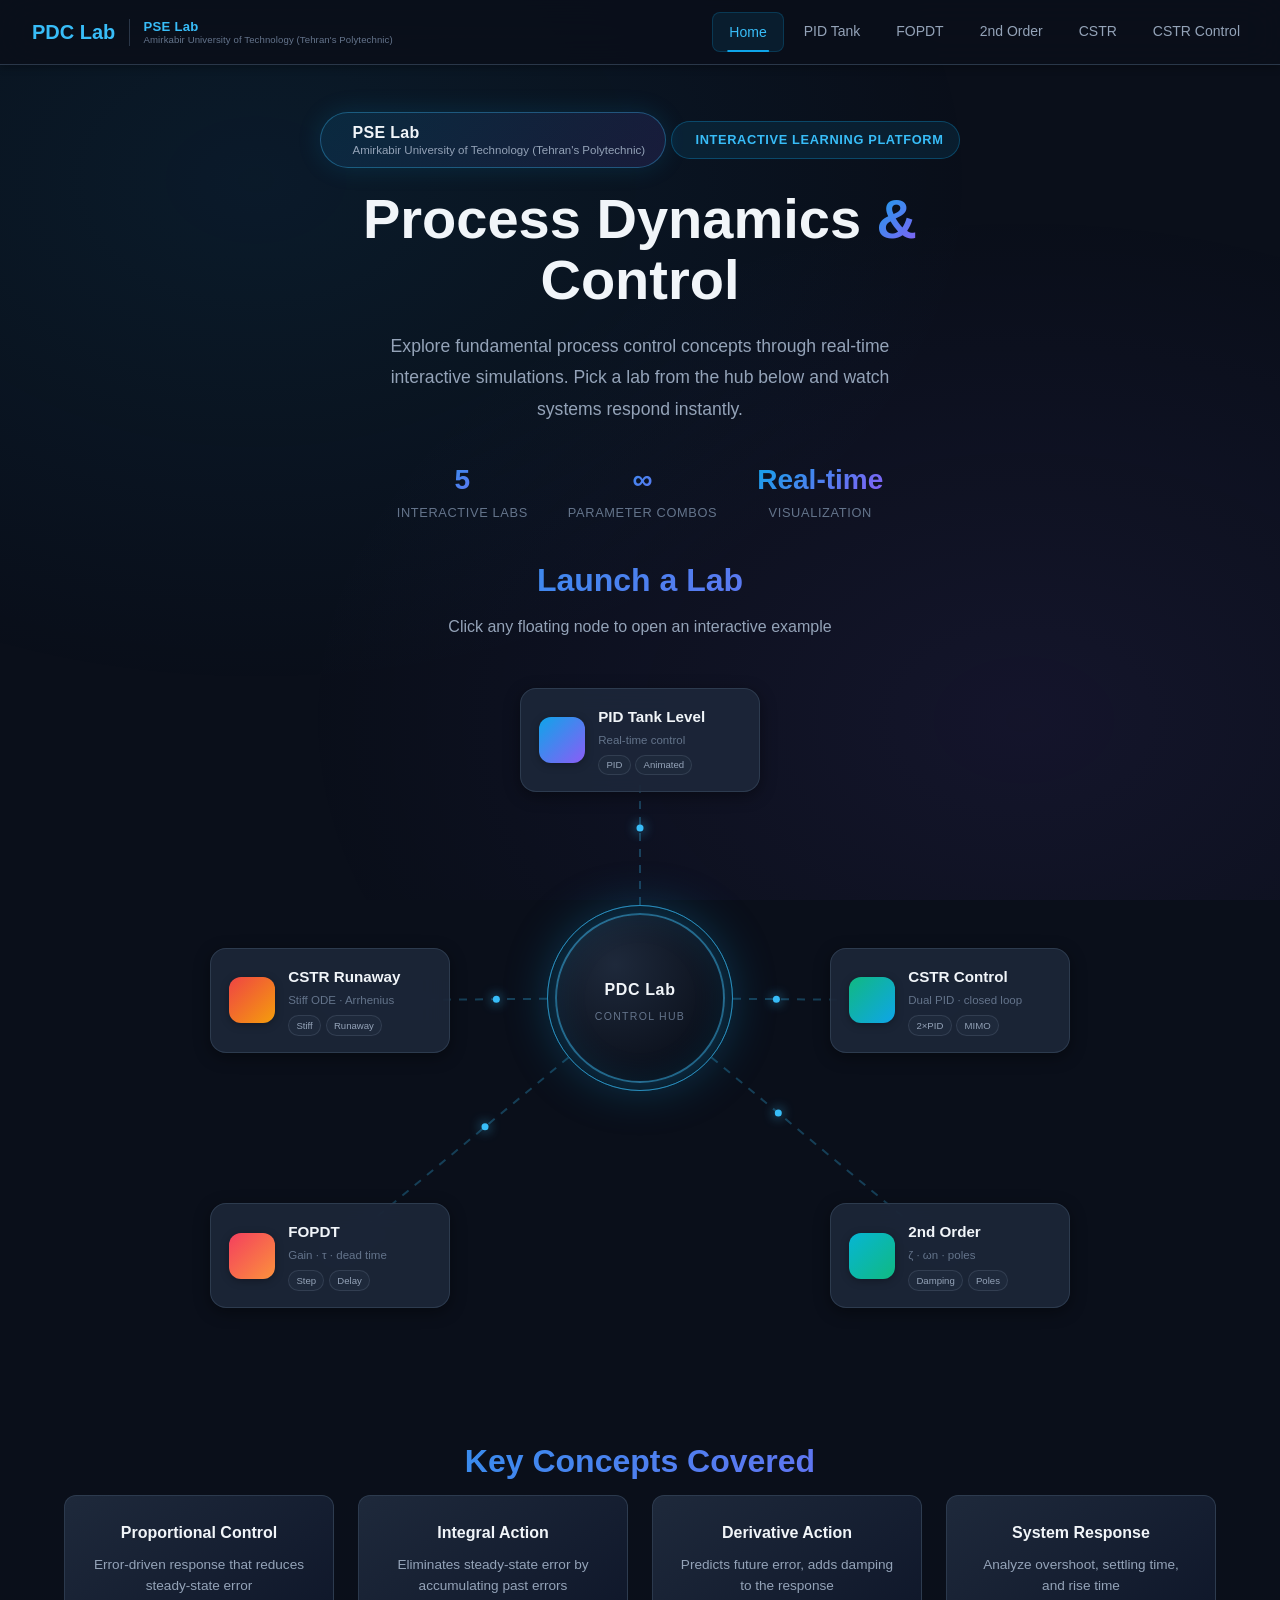
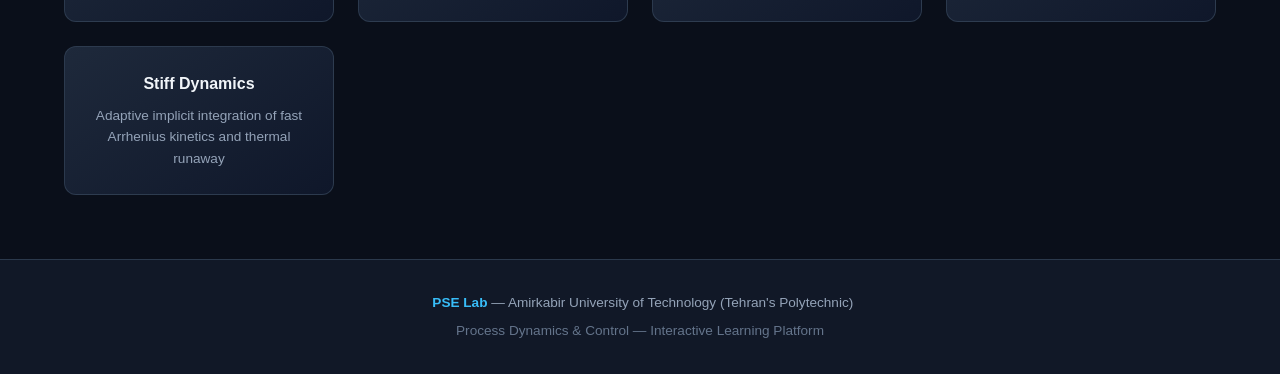
==== commit 57ea3692: "Add files via upload" ====
--- a/index.html
+++ b/index.html
@@ -5,8 +5,7 @@
     <meta name="viewport" content="width=device-width, initial-scale=1.0">
     <title>Process Dynamics & Control — PDC Lab</title>
     <link rel="stylesheet" href="styles.css">
-    <link href="https://fonts.googleapis.com/css2?family=Inter:wght@300;400;500;600;700;800&family=JetBrains+Mono:wght@400;600;700&display=swap" rel="stylesheet">
-    <link rel="stylesheet" href="https://cdnjs.cloudflare.com/ajax/libs/font-awesome/6.5.0/css/all.min.css">
+    <script src="js/icons.js"></script>
 </head>
 <body>
     <nav class="navbar">
@@ -26,6 +25,8 @@
             <a href="pid-tank.html">PID Tank</a>
             <a href="fopdt.html">FOPDT</a>
             <a href="second-order.html">2nd Order</a>
+            <a href="cstr-runaway.html">CSTR</a>
+            <a href="cstr-control.html">CSTR Control</a>
         </div>
     </nav>
 
@@ -47,7 +48,7 @@
             <p class="hero-subtitle">Explore fundamental process control concepts through real-time interactive simulations. Pick a lab from the hub below and watch systems respond instantly.</p>
             <div class="hero-stats">
                 <div class="stat">
-                    <span class="stat-number">3</span>
+                    <span class="stat-number">5</span>
                     <span class="stat-label">Interactive Labs</span>
                 </div>
                 <div class="stat">
@@ -124,6 +125,38 @@
                     </div>
                 </a>
             </div>
+
+            <!-- Node: CSTR Runaway -->
+            <div class="node-wrap node-cstr">
+                <a href="cstr-runaway.html" class="hub-node">
+                    <div class="hub-node-icon" style="background: linear-gradient(135deg, #ef4444, #f59e0b);">
+                        <i class="fas fa-fire"></i>
+                    </div>
+                    <div class="hub-node-body">
+                        <h3>CSTR Runaway</h3>
+                        <p>Stiff ODE · Arrhenius</p>
+                        <div class="node-tags">
+                            <span>Stiff</span><span>Runaway</span>
+                        </div>
+                    </div>
+                </a>
+            </div>
+
+            <!-- Node: CSTR Closed Loop -->
+            <div class="node-wrap node-cstrctl">
+                <a href="cstr-control.html" class="hub-node">
+                    <div class="hub-node-icon" style="background: linear-gradient(135deg, #10b981, #0ea5e9);">
+                        <i class="fas fa-sliders-h"></i>
+                    </div>
+                    <div class="hub-node-body">
+                        <h3>CSTR Control</h3>
+                        <p>Dual PID · closed loop</p>
+                        <div class="node-tags">
+                            <span>2×PID</span><span>MIMO</span>
+                        </div>
+                    </div>
+                </a>
+            </div>
         </div>
     </section>
 
@@ -149,6 +182,11 @@
                 <i class="fas fa-tachometer-alt"></i>
                 <h4>System Response</h4>
                 <p>Analyze overshoot, settling time, and rise time</p>
+            </div>
+            <div class="concept-item">
+                <i class="fas fa-fire"></i>
+                <h4>Stiff Dynamics</h4>
+                <p>Adaptive implicit integration of fast Arrhenius kinetics and thermal runaway</p>
             </div>
         </div>
     </section>
--- a/styles.css
+++ b/styles.css
@@ -971,6 +971,51 @@
     overflow: hidden;
 }
 
+.chart-plot.stacked {
+    height: 240px;
+}
+
+.chart-caption {
+    display: flex;
+    align-items: center;
+    gap: 0.5rem;
+    font-size: 0.75rem;
+    font-weight: 600;
+    color: var(--text-secondary);
+    margin: 0.7rem 0 0.35rem;
+}
+
+.chart-caption:first-child {
+    margin-top: 0;
+}
+
+.tag-pv, .tag-mv, .tag-err {
+    font-size: 0.58rem;
+    font-weight: 700;
+    letter-spacing: 0.05em;
+    padding: 0.1rem 0.4rem;
+    border-radius: 999px;
+    text-transform: uppercase;
+}
+
+.tag-pv {
+    background: rgba(6, 182, 212, 0.15);
+    color: #22d3ee;
+    border: 1px solid rgba(6, 182, 212, 0.35);
+}
+
+.tag-mv {
+    background: rgba(167, 139, 250, 0.15);
+    color: #a78bfa;
+    border: 1px solid rgba(167, 139, 250, 0.35);
+}
+
+.tag-err {
+    background: rgba(248, 113, 113, 0.15);
+    color: #f87171;
+    border: 1px solid rgba(248, 113, 113, 0.35);
+}
+
 /* ============================================
    METRICS
    ============================================ */
@@ -1237,6 +1282,260 @@
 }
 
 /* ============================================
+   CSTR THERMAL RUNAWAY
+   ============================================ */
+
+#cstr-svg {
+    width: 100%;
+    height: auto;
+    max-height: 300px;
+}
+
+#cstr-agitator {
+    transform-box: view-box;
+    transform-origin: 200px 285px;
+    animation: cstr-spin 2s linear infinite;
+}
+
+@keyframes cstr-spin {
+    from { transform: rotate(0deg); }
+    to { transform: rotate(360deg); }
+}
+
+.solve-btn {
+    width: 100%;
+    display: flex;
+    align-items: center;
+    justify-content: center;
+    gap: 0.5rem;
+    padding: 0.7rem 1rem;
+    border-radius: var(--radius-md);
+    border: 1px solid rgba(14, 165, 233, 0.4);
+    background: rgba(14, 165, 233, 0.12);
+    color: var(--primary-light);
+    font-size: 0.85rem;
+    font-weight: 700;
+    cursor: pointer;
+    transition: all var(--transition-normal);
+}
+
+.solve-btn:hover {
+    background: var(--primary);
+    color: #fff;
+    box-shadow: var(--shadow-glow);
+    transform: translateY(-1px);
+}
+
+.solve-btn i {
+    font-size: 0.95rem;
+}
+
+.select-control {
+    width: 100%;
+    padding: 0.5rem 0.6rem;
+    border-radius: var(--radius-sm);
+    background: var(--bg-surface);
+    border: 1px solid var(--border);
+    color: var(--text-primary);
+    font-family: 'Inter', sans-serif;
+    font-size: 0.78rem;
+    cursor: pointer;
+    transition: border-color var(--transition-fast);
+}
+
+.select-control:focus {
+    outline: none;
+    border-color: var(--primary);
+    box-shadow: 0 0 0 2px rgba(14, 165, 233, 0.2);
+}
+
+.select-control option {
+    background: var(--bg-card);
+    color: var(--text-primary);
+}
+
+.num-input {
+    width: 94px;
+    text-align: center;
+    background: rgba(14, 165, 233, 0.1);
+    border: 1px solid rgba(14, 165, 233, 0.25);
+    border-radius: var(--radius-sm);
+    color: var(--primary-light);
+    font-family: 'JetBrains Mono', 'Courier New', monospace;
+    font-size: 0.75rem;
+    font-weight: 600;
+    padding: 0.22rem 0.3rem;
+    transition: border-color var(--transition-fast);
+}
+
+.num-input:focus {
+    outline: none;
+    border-color: var(--primary);
+    box-shadow: 0 0 0 2px rgba(14, 165, 233, 0.2);
+}
+
+.num-input::-webkit-outer-spin-button,
+.num-input::-webkit-inner-spin-button {
+    -webkit-appearance: none;
+    margin: 0;
+}
+
+.num-input[type=number] {
+    -moz-appearance: textfield;
+}
+
+.check-row {
+    display: flex;
+    align-items: center;
+    gap: 0.5rem;
+    font-size: 0.8rem;
+    color: var(--text-secondary);
+    cursor: pointer;
+    margin-bottom: 0.5rem;
+    user-select: none;
+}
+
+.check-row input[type="checkbox"] {
+    width: 16px;
+    height: 16px;
+    flex: none;
+    accent-color: var(--primary);
+    cursor: pointer;
+}
+
+.solver-status {
+    margin-top: 0.6rem;
+    padding: 0.55rem 0.65rem;
+    background: rgba(10, 15, 26, 0.6);
+    border: 1px solid var(--border-light);
+    border-radius: var(--radius-sm);
+    font-family: 'JetBrains Mono', 'Courier New', monospace;
+    font-size: 0.66rem;
+    line-height: 1.7;
+    color: var(--text-secondary);
+    word-break: break-word;
+}
+
+.solver-status strong {
+    color: var(--primary-light);
+}
+
+.readout-row {
+    display: flex;
+    flex-wrap: wrap;
+    gap: 0.5rem;
+    margin-top: 0.6rem;
+}
+
+.readout-chip {
+    flex: 1 1 auto;
+    min-width: 76px;
+    display: flex;
+    flex-direction: column;
+    align-items: center;
+    padding: 0.4rem 0.5rem;
+    background: var(--bg-surface);
+    border: 1px solid var(--border-light);
+    border-radius: var(--radius-sm);
+    transition: border-color var(--transition-fast);
+}
+
+.readout-chip:hover {
+    border-color: var(--primary);
+}
+
+.rc-label {
+    font-size: 0.58rem;
+    text-transform: uppercase;
+    letter-spacing: 0.06em;
+    color: var(--text-muted);
+}
+
+.rc-value {
+    font-family: 'JetBrains Mono', 'Courier New', monospace;
+    font-size: 0.82rem;
+    font-weight: 700;
+    color: var(--primary-light);
+}
+
+/* Hub node for CSTR */
+.node-cstr {
+    top: 42%;
+    left: 0;
+    animation-delay: -1s;
+}
+
+.node-cstrctl {
+    top: 42%;
+    right: 0;
+    animation-delay: -3s;
+}
+
+/* Open/Closed loop mode tabs + dual PID sections */
+.mode-tabs {
+    display: inline-flex;
+    gap: 0.4rem;
+    margin-top: 0.7rem;
+}
+
+.mode-tab {
+    display: inline-flex;
+    align-items: center;
+    gap: 0.4rem;
+    padding: 0.4rem 0.9rem;
+    border-radius: 999px;
+    font-size: 0.78rem;
+    font-weight: 600;
+    text-decoration: none;
+    color: var(--text-secondary);
+    background: var(--bg-surface);
+    border: 1px solid var(--border);
+    transition: all var(--transition-fast);
+}
+
+.mode-tab:hover {
+    border-color: var(--primary);
+    color: var(--text-primary);
+}
+
+.mode-tab.active {
+    background: var(--primary);
+    border-color: var(--primary);
+    color: #fff;
+    box-shadow: 0 0 12px var(--primary-glow);
+}
+
+.pid-temp-section {
+    border-left: 3px solid rgba(239, 68, 68, 0.6);
+    padding-left: 0.75rem;
+}
+
+.pid-conc-section {
+    border-left: 3px solid rgba(14, 165, 233, 0.6);
+    padding-left: 0.75rem;
+}
+
+.pid-temp-section h3 {
+    color: #f87171;
+}
+
+.pid-conc-section h3 {
+    color: #38bdf8;
+}
+
+#cstrc-svg {
+    width: 100%;
+    height: auto;
+    max-height: 320px;
+}
+
+#cstrc-agitator {
+    transform-box: view-box;
+    transform-origin: 335px 285px;
+    animation: cstr-spin 2s linear infinite;
+}
+
+/* ============================================
    ANIMATIONS
    ============================================ */
 
@@ -1643,3 +1942,139 @@
         padding-top: 5.5rem;
     }
 }
+
+/* ============================================
+   PARAMETER / EQUATION DOCUMENTATION
+   ============================================ */
+
+.docs-section {
+    padding: 2.5rem 1.5rem 3rem;
+    max-width: 1400px;
+    margin: 0 auto;
+}
+
+.docs-grid {
+    display: grid;
+    grid-template-columns: repeat(auto-fit, minmax(340px, 1fr));
+    gap: 1.25rem;
+    margin-top: 1.5rem;
+}
+
+.docs-card {
+    background: var(--gradient-card);
+    border: 1px solid var(--border);
+    border-radius: var(--radius-lg);
+    padding: 1.25rem 1.4rem;
+}
+
+.docs-card h3 {
+    font-size: 0.78rem;
+    text-transform: uppercase;
+    letter-spacing: 0.08em;
+    color: var(--primary-light);
+    margin-bottom: 0.85rem;
+}
+
+.docs-card p {
+    font-size: 0.82rem;
+    color: var(--text-secondary);
+    line-height: 1.7;
+    margin-bottom: 0.6rem;
+}
+
+.docs-card strong {
+    color: var(--text-primary);
+}
+
+.equation {
+    font-family: 'Cambria Math', 'Latin Modern Math', Georgia, serif;
+    font-size: 0.95rem;
+    line-height: 2.05;
+    color: var(--text-primary);
+    background: rgba(10, 15, 26, 0.5);
+    border: 1px solid var(--border-light);
+    border-radius: var(--radius-md);
+    padding: 0.8rem 1rem;
+    margin-bottom: 0.75rem;
+    overflow-x: auto;
+}
+
+.equation:last-child {
+    margin-bottom: 0;
+}
+
+.equation .eq-label {
+    display: block;
+    font-family: 'Inter', sans-serif;
+    font-size: 0.66rem;
+    text-transform: uppercase;
+    letter-spacing: 0.08em;
+    color: var(--text-muted);
+    margin-bottom: 0.35rem;
+}
+
+.equation .eq-note {
+    display: block;
+    font-family: 'Inter', sans-serif;
+    font-size: 0.72rem;
+    color: var(--text-muted);
+    margin-top: 0.35rem;
+}
+
+.param-table {
+    width: 100%;
+    border-collapse: collapse;
+    font-size: 0.78rem;
+}
+
+.param-table th,
+.param-table td {
+    text-align: left;
+    padding: 0.42rem 0.5rem;
+    border-bottom: 1px solid var(--border-light);
+    vertical-align: top;
+}
+
+.param-table th {
+    color: var(--text-muted);
+    font-size: 0.64rem;
+    text-transform: uppercase;
+    letter-spacing: 0.05em;
+    font-weight: 600;
+}
+
+.param-table td.sym {
+    font-family: 'JetBrains Mono', 'Courier New', monospace;
+    color: var(--primary-light);
+    white-space: nowrap;
+}
+
+.param-table td.def {
+    font-family: 'JetBrains Mono', 'Courier New', monospace;
+    color: var(--text-secondary);
+    white-space: nowrap;
+}
+
+.param-table tr:last-child td {
+    border-bottom: none;
+}
+
+.badge-eq {
+    display: inline-block;
+    font-size: 0.62rem;
+    font-weight: 700;
+    padding: 0.08rem 0.4rem;
+    border-radius: 999px;
+    margin-left: 0.35rem;
+    vertical-align: middle;
+}
+
+.badge-eq.two-dof { background: rgba(167,139,250,0.15); color: #a78bfa; border: 1px solid rgba(167,139,250,0.35); }
+.badge-eq.windup { background: rgba(245,158,11,0.15); color: #fbbf24; border: 1px solid rgba(245,158,11,0.35); }
+.badge-eq.noise { background: rgba(16,185,129,0.15); color: #34d399; border: 1px solid rgba(16,185,129,0.35); }
+.badge-eq.filter { background: rgba(6,182,212,0.15); color: #22d3ee; border: 1px solid rgba(6,182,212,0.35); }
+
+@media (max-width: 768px) {
+    .docs-section { padding: 1.5rem 1rem 2rem; }
+    .equation { font-size: 0.86rem; }
+}
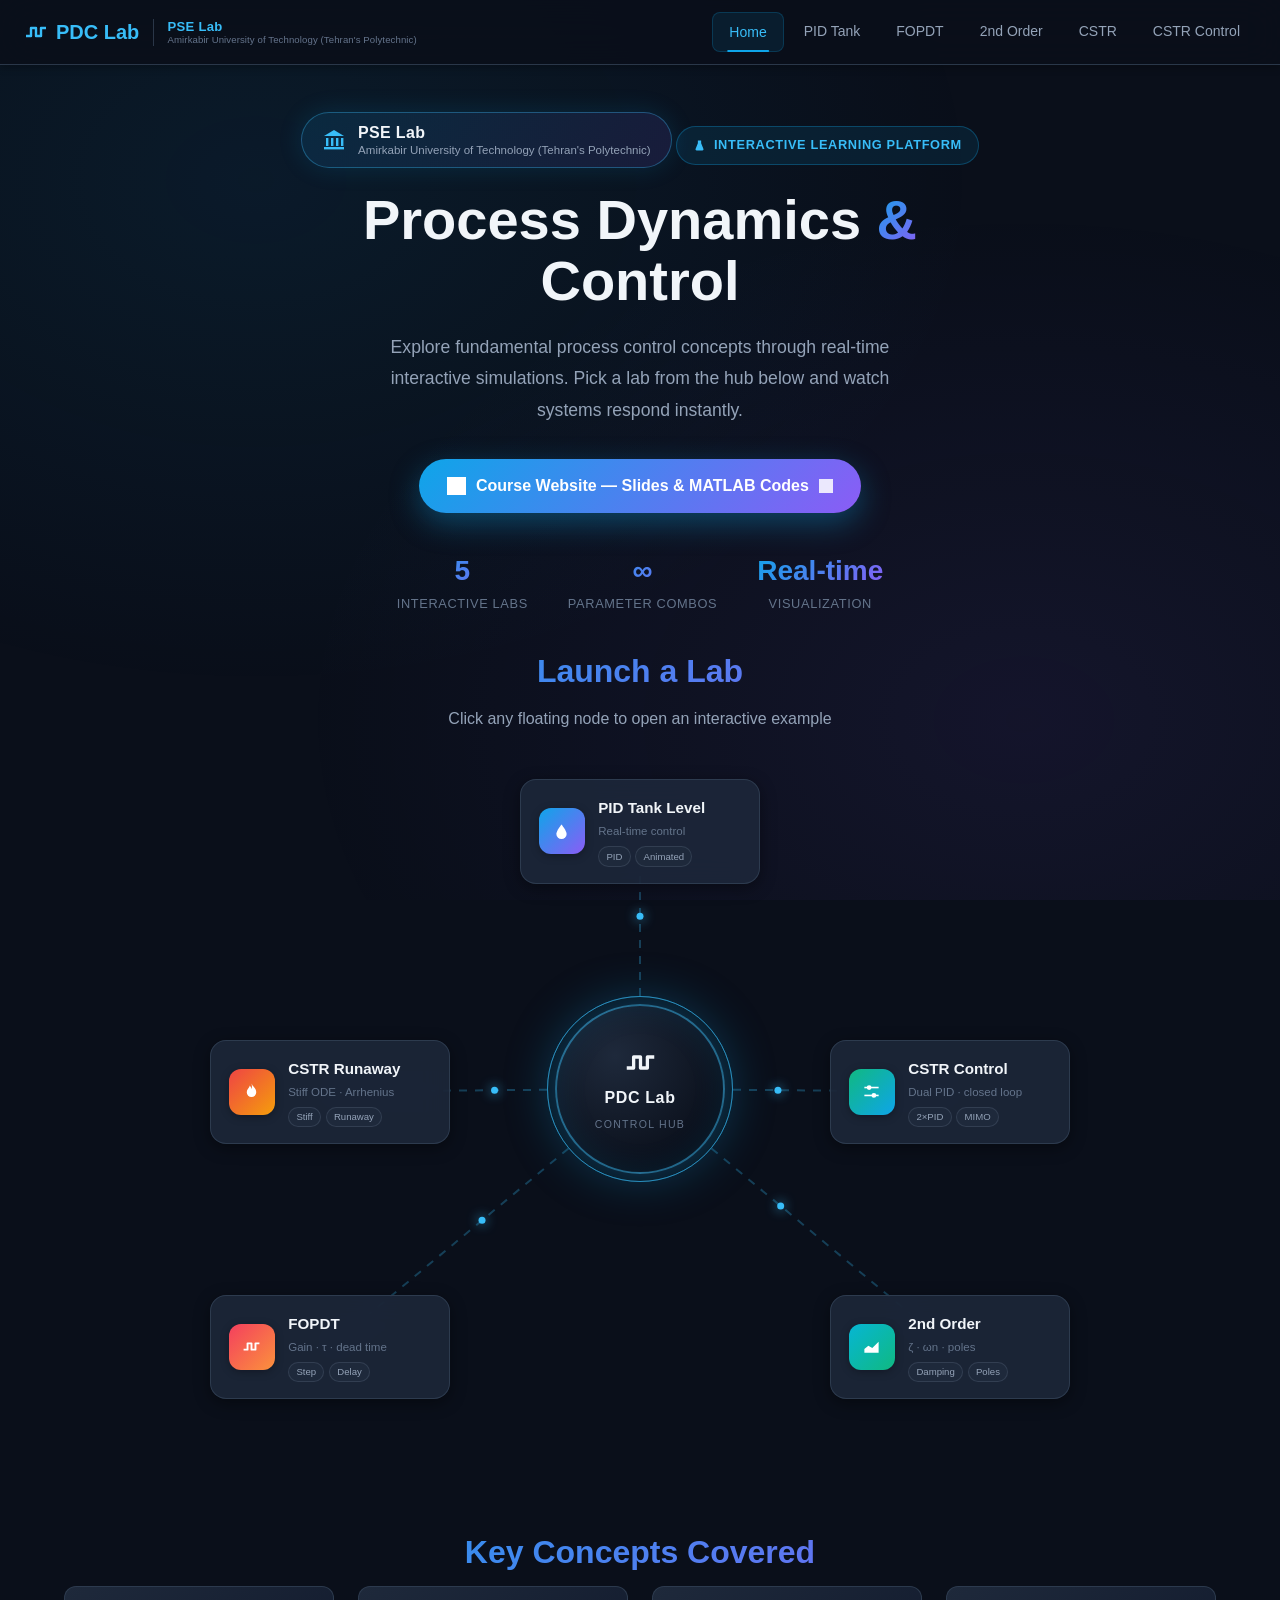
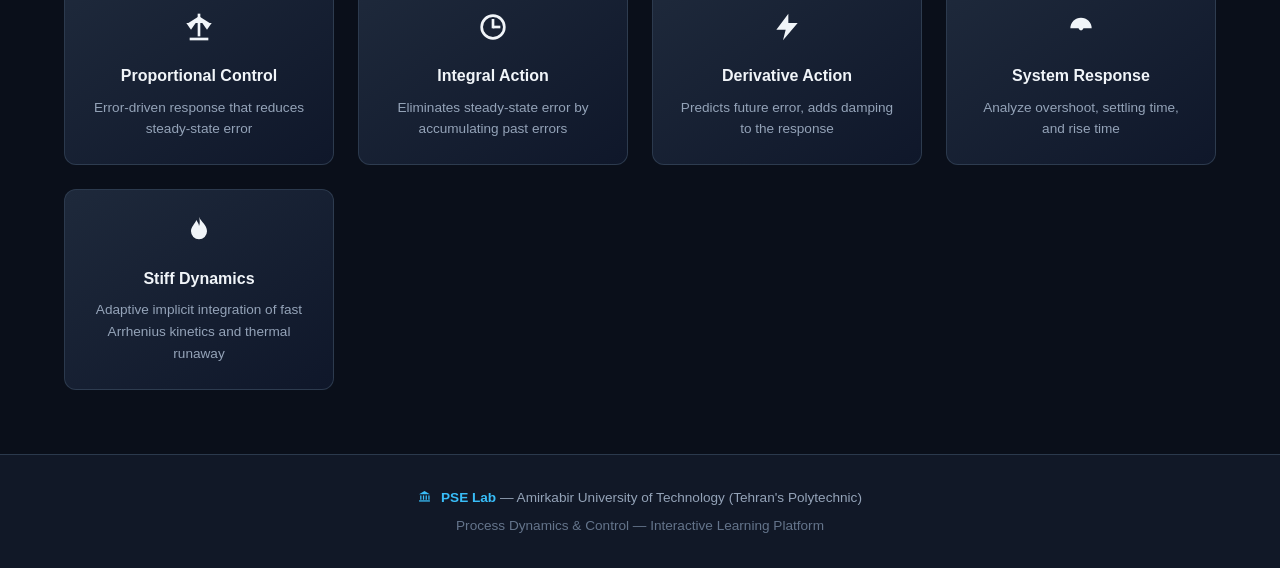
==== commit baa89bd4: "Add files via upload" ====
--- a/index.html
+++ b/index.html
@@ -46,6 +46,11 @@
             </div>
             <h1>Process Dynamics <span class="gradient-text">&</span> Control</h1>
             <p class="hero-subtitle">Explore fundamental process control concepts through real-time interactive simulations. Pick a lab from the hub below and watch systems respond instantly.</p>
+            <a class="course-cta" href="https://chemeng.aut.ac.ir/content/9277/Process-Dynamics-and-Control" target="_blank" rel="noopener">
+                <i class="fas fa-book cta-icon"></i>
+                <span>Course Website — Slides &amp; MATLAB Codes</span>
+                <i class="fas fa-external-link-alt cta-ext"></i>
+            </a>
             <div class="hero-stats">
                 <div class="stat">
                     <span class="stat-number">5</span>
--- a/styles.css
+++ b/styles.css
@@ -259,6 +259,36 @@
     line-height: 1.8;
 }
 
+.course-cta {
+    display: inline-flex;
+    align-items: center;
+    gap: 0.65rem;
+    padding: 0.9rem 1.75rem;
+    margin-bottom: 2.25rem;
+    background: var(--gradient-primary);
+    color: #fff;
+    border-radius: 999px;
+    font-size: 1rem;
+    font-weight: 700;
+    text-decoration: none;
+    box-shadow: 0 10px 30px rgba(14, 165, 233, 0.35);
+    transition: transform 0.2s ease, box-shadow 0.2s ease;
+}
+
+.course-cta:hover {
+    transform: translateY(-2px);
+    box-shadow: 0 14px 38px rgba(14, 165, 233, 0.5);
+}
+
+.course-cta .cta-icon {
+    font-size: 1.15rem;
+}
+
+.course-cta .cta-ext {
+    font-size: 0.85rem;
+    opacity: 0.85;
+}
+
 .hero-stats {
     display: flex;
     gap: 2.5rem;
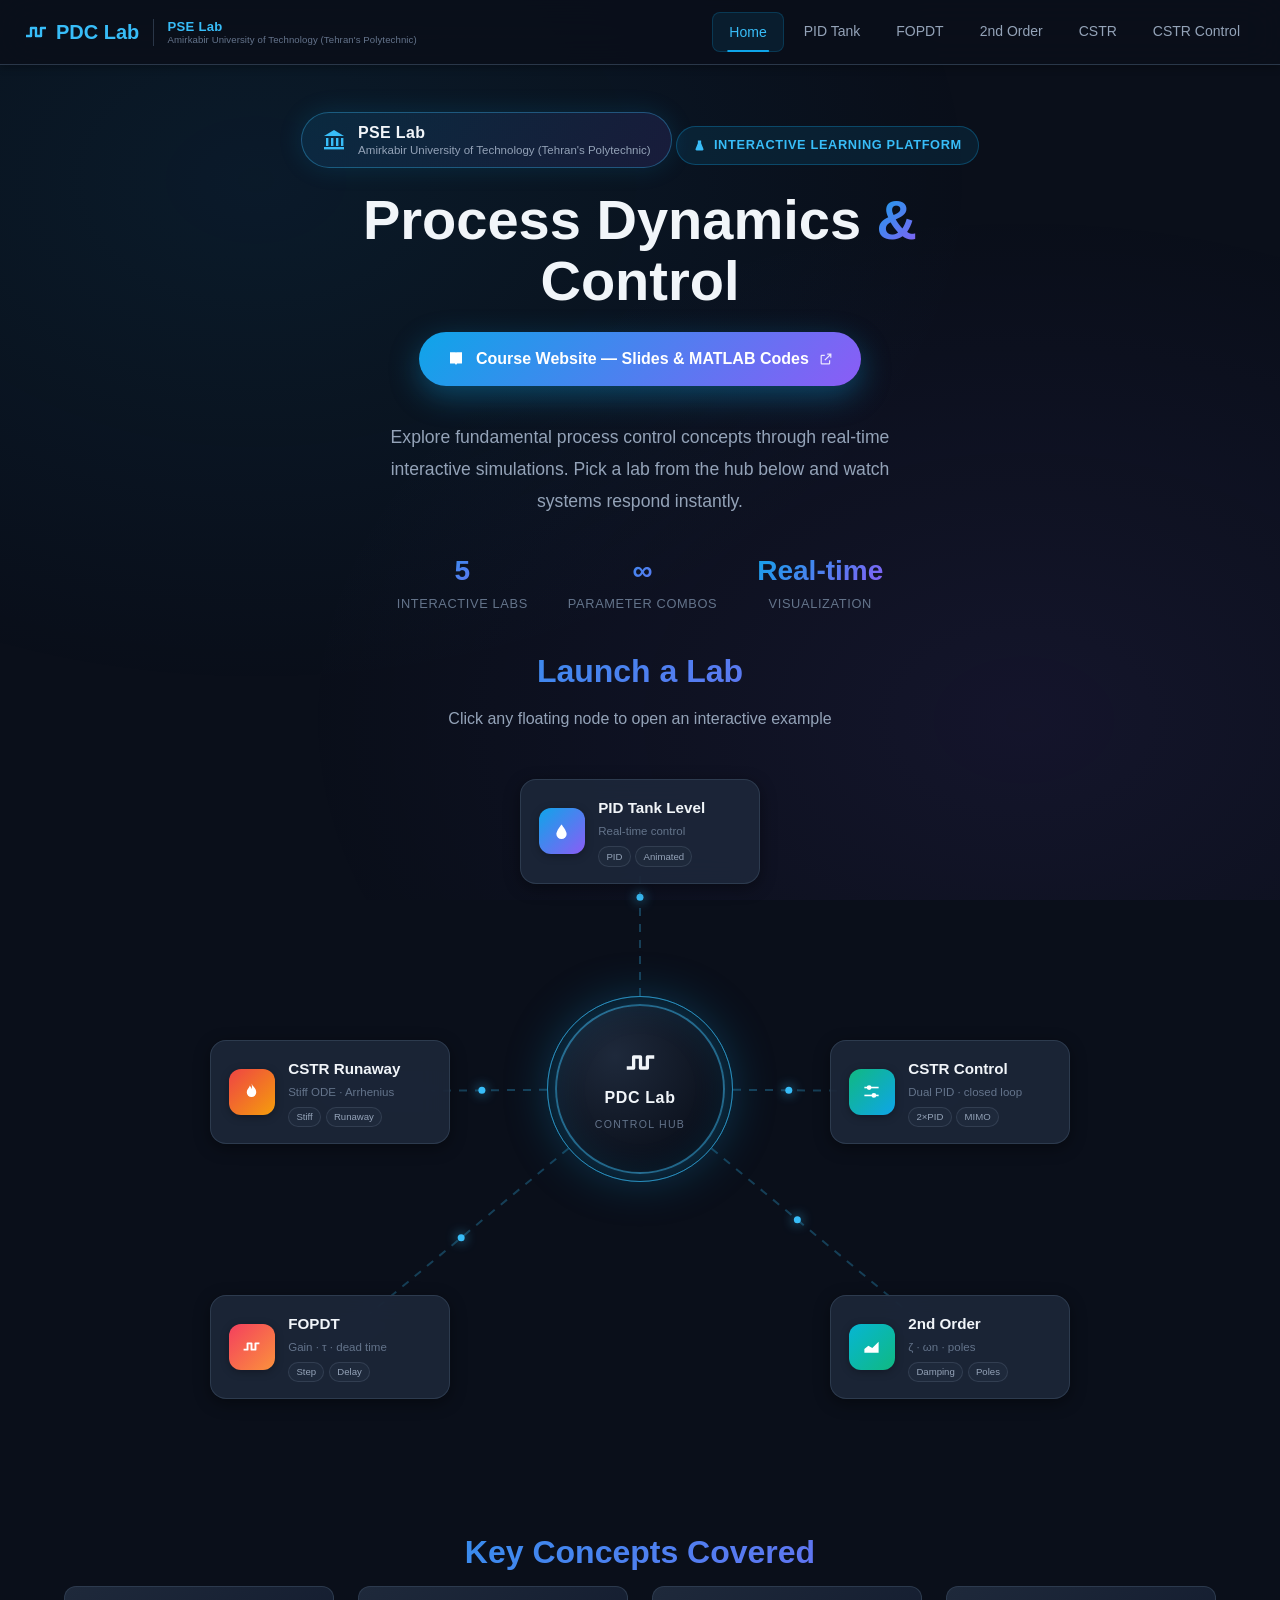
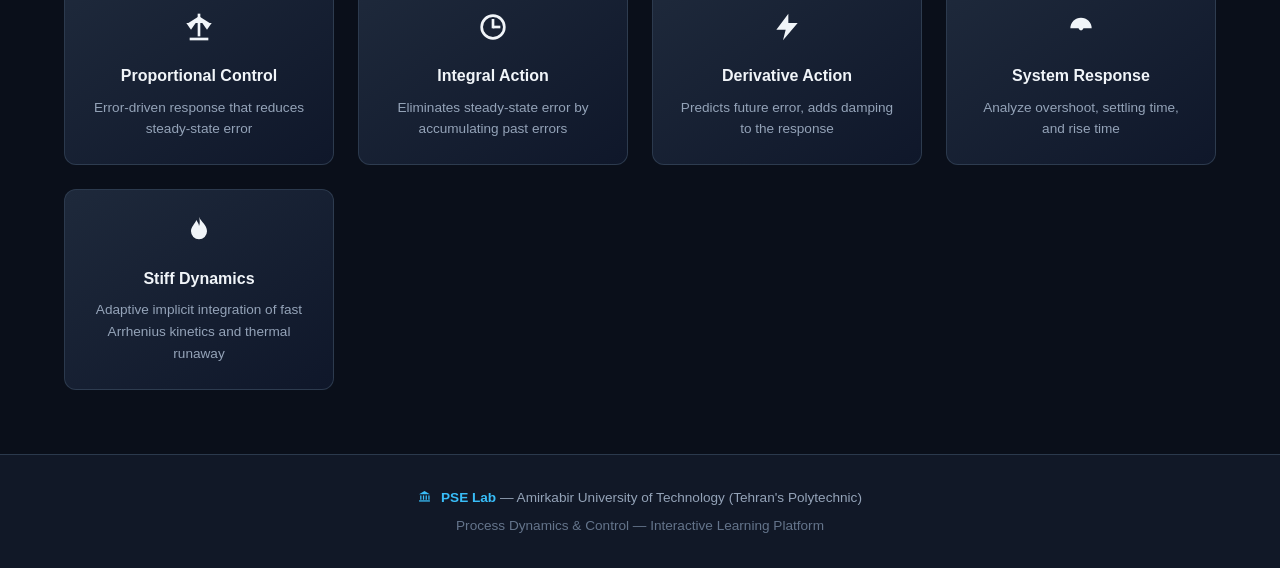
==== commit e4faca9d: "Add files via upload" ====
--- a/index.html
+++ b/index.html
@@ -45,12 +45,12 @@
                 Interactive Learning Platform
             </div>
             <h1>Process Dynamics <span class="gradient-text">&</span> Control</h1>
-            <p class="hero-subtitle">Explore fundamental process control concepts through real-time interactive simulations. Pick a lab from the hub below and watch systems respond instantly.</p>
             <a class="course-cta" href="https://chemeng.aut.ac.ir/content/9277/Process-Dynamics-and-Control" target="_blank" rel="noopener">
                 <i class="fas fa-book cta-icon"></i>
                 <span>Course Website — Slides &amp; MATLAB Codes</span>
                 <i class="fas fa-external-link-alt cta-ext"></i>
             </a>
+            <p class="hero-subtitle">Explore fundamental process control concepts through real-time interactive simulations. Pick a lab from the hub below and watch systems respond instantly.</p>
             <div class="hero-stats">
                 <div class="stat">
                     <span class="stat-number">5</span>
--- a/styles.css
+++ b/styles.css
@@ -950,6 +950,28 @@
     max-height: 300px;
 }
 
+/* Inflow / outflow arrows scale about their own centre instead of the SVG
+   origin (0,0), which made them fly across the schematic at low flow. */
+#inflow-arrow,
+#outflow-arrow {
+    transform-box: view-box;
+}
+#inflow-arrow { transform-origin: 59px 88px; }
+#outflow-arrow { transform-origin: 269px 366px; }
+
+/* Animated process streams on the CSTR schematics: the dashed centre-line
+   crawls in the direction of flow so every inflow/outflow is demonstrated. */
+.flow-line {
+    stroke-linecap: round;
+    animation: flow-dash 1s linear infinite;
+}
+@keyframes flow-dash {
+    to { stroke-dashoffset: -24; }
+}
+@media (prefers-reduced-motion: reduce) {
+    .flow-line { animation: none; }
+}
+
 /* ============================================
    CHART CONTAINER
    ============================================ */
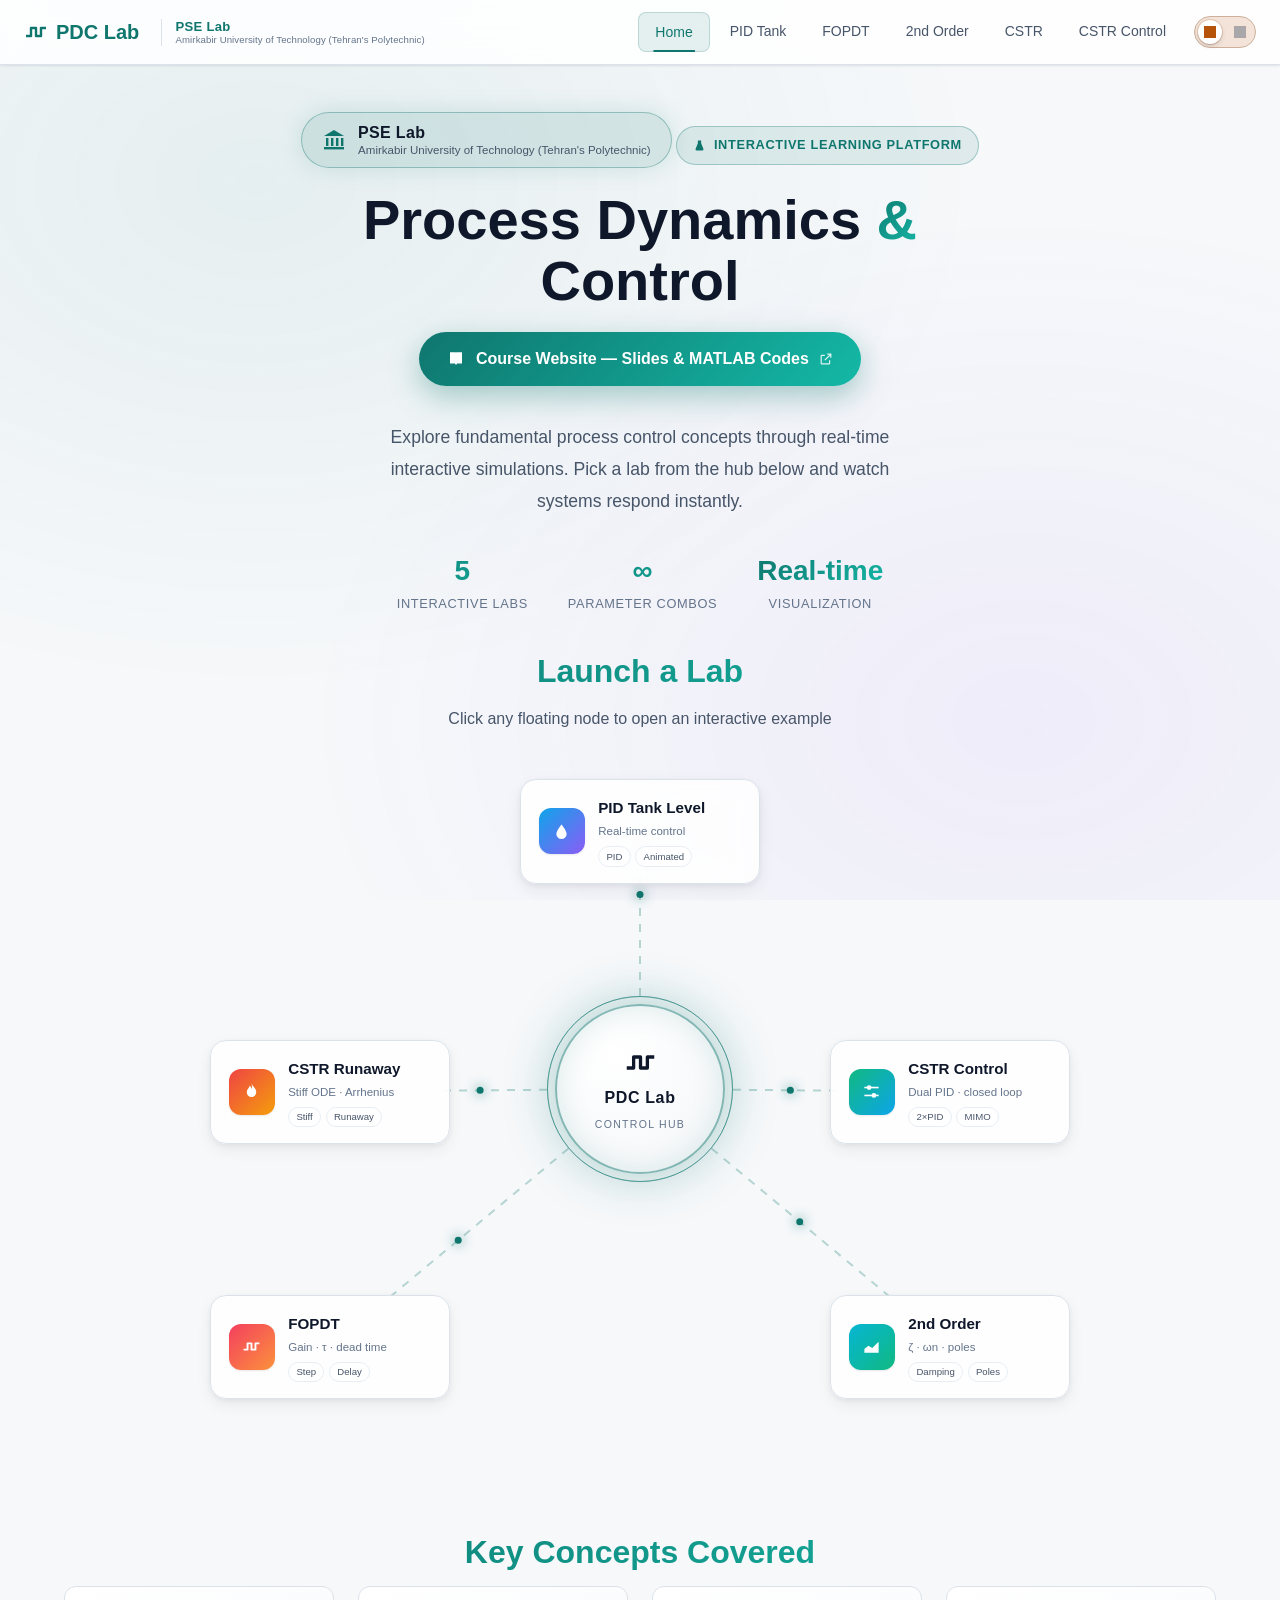
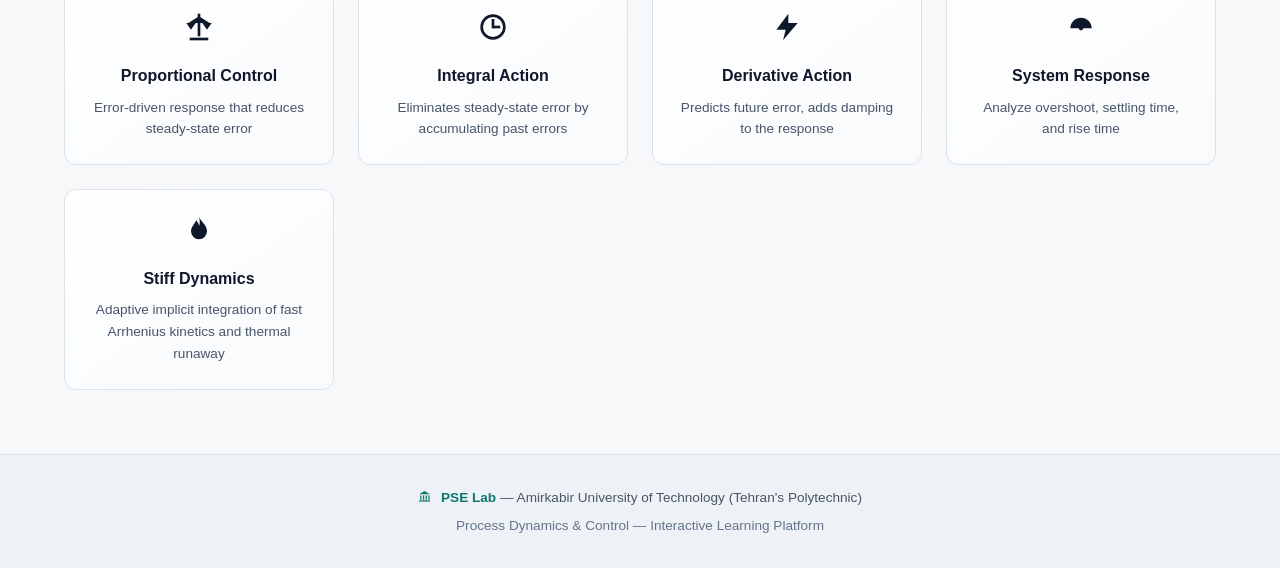
==== commit 1ac60079: "Add files via upload" ====
--- a/index.html
+++ b/index.html
@@ -1,11 +1,12 @@
 <!DOCTYPE html>
-<html lang="en">
+<html lang="en" data-theme="light">
 <head>
     <meta charset="UTF-8">
     <meta name="viewport" content="width=device-width, initial-scale=1.0">
     <title>Process Dynamics & Control — PDC Lab</title>
     <link rel="stylesheet" href="styles.css">
     <script src="js/icons.js"></script>
+    <script src="js/theme.js"></script>
 </head>
 <body>
     <nav class="navbar">
@@ -28,6 +29,12 @@
             <a href="cstr-runaway.html">CSTR</a>
             <a href="cstr-control.html">CSTR Control</a>
         </div>
+        <button class="theme-toggle" id="theme-toggle" type="button"
+                role="switch" aria-checked="false"
+                aria-label="Switch to dark theme" title="Switch to dark theme">
+            <i class="fas fa-moon icon-moon" aria-hidden="true"></i>
+            <i class="fas fa-sun icon-sun" aria-hidden="true"></i>
+        </button>
     </nav>
 
     <!-- Centered hero header -->
--- a/styles.css
+++ b/styles.css
@@ -8,65 +8,205 @@
     box-sizing: border-box;
 }
 
+/* ============================================
+   THEME TOKENS
+   Light is the default theme (.theme-light values live on :root).
+   Dark theme overrides every token under [data-theme="dark"].
+   ============================================ */
+
 :root {
-    /* Primary palette - Ocean/Teal theme */
+    color-scheme: light;
+
+    /* Brand — deep teal, tuned so it is legible as text on white (4.8:1)
+       and as a solid fill behind white text. */
+    --primary: #0f766e;
+    --primary-light: #0f766e;
+    --primary-dark: #115e59;
+    --primary-glow: rgba(15, 118, 110, 0.22);
+
+    /* Text placed on top of a solid brand/success fill */
+    --on-primary: #ffffff;
+    --on-success: #ffffff;
+
+    /* Accent colors */
+    --accent: #7c3aed;
+    --accent-light: #7c3aed;
+    --accent-dark: #6d28d9;
+
+    /* Success/Warning/Danger — all meet WCAG AA as text and as fills */
+    --success: #047857;
+    --success-light: #047857;
+    --warning: #b45309;
+    --danger: #b91c1c;
+    --danger-light: #dc2626;
+
+    /* Backgrounds — cool neutral base, layered light-to-dark for depth */
+    --bg-primary: #f6f8fa;
+    --bg-secondary: #eef2f6;
+    --bg-card: #ffffff;
+    --bg-card-hover: #f8fafc;
+    --bg-surface: #ffffff;
+    --bg-nav: rgba(255, 255, 255, 0.85);
+    --bg-code: #f1f5f9;
+    --bg-overlay: #f8fafc;
+
+    /* Ambient background glows */
+    --bg-glow-1: rgba(15, 118, 110, 0.07);
+    --bg-glow-2: rgba(124, 58, 237, 0.06);
+
+    /* Text colors — slate ramp, each step a real contrast tier */
+    --text-primary: #0f172a;
+    --text-secondary: #475569;
+    --text-muted: #64748b;
+    --text-dim: #94a3b8;
+
+    /* Borders and dividers */
+    --border: #dbe2ea;
+    --border-light: #e8edf3;
+    --border-glow: rgba(15, 118, 110, 0.35);
+
+    /* Gradients */
+    --gradient-primary: linear-gradient(135deg, #0f766e, #14b8a6);
+    --gradient-warm: linear-gradient(135deg, #b45309, #dc2626);
+    --gradient-cool: linear-gradient(135deg, #0891b2, #2563eb);
+    --gradient-card: linear-gradient(145deg, #ffffff, #f8fafc);
+
+    /* Shadows — soft, layered, low-opacity (no harsh black) */
+    --shadow-sm: 0 1px 2px rgba(15, 23, 42, 0.06), 0 1px 3px rgba(15, 23, 42, 0.04);
+    --shadow-md: 0 2px 6px rgba(15, 23, 42, 0.06), 0 6px 16px rgba(15, 23, 42, 0.06);
+    --shadow-lg: 0 4px 12px rgba(15, 23, 42, 0.07), 0 16px 40px rgba(15, 23, 42, 0.08);
+    --shadow-glow: 0 0 20px rgba(15, 118, 110, 0.18);
+
+    /* SVG illustration materials (pipes, jackets, vessels) */
+    --metal-1: #94a3b8;
+    --metal-2: #cbd5e1;
+    --metal-3: #64748b;
+    --jacket-1: #cbd5e1;
+    --jacket-2: #94a3b8;
+
+    /* Chart chrome — read by js/chart.js at render time */
+    --chart-grid: #e6ebf1;
+    --chart-zero: #cbd5e1;
+    --chart-axis: #64748b;
+    --chart-legend-bg: rgba(255, 255, 255, 0.92);
+    --chart-legend-border: #e2e8f0;
+    --chart-tooltip-bg: rgba(255, 255, 255, 0.97);
+    --chart-tooltip-border: #cbd5e1;
+    --chart-tooltip-text: #0f172a;
+    --chart-hover-line: #94a3b8;
+    --chart-btn-bg: rgba(248, 250, 252, 0.9);
+    --chart-btn-active-bg: rgba(15, 118, 110, 0.14);
+
+    /* Theme switch knob — needs a real edge to read against the tinted track */
+    --toggle-knob: #ffffff;
+    --toggle-knob-shadow: 0 0 0 1px rgba(180, 83, 9, 0.18),
+                          0 1px 1px rgba(15, 23, 42, 0.14),
+                          0 2px 5px rgba(15, 23, 42, 0.13);
+
+    /* Border radius */
+    --radius-sm: 8px;
+    --radius-md: 12px;
+    --radius-lg: 16px;
+    --radius-xl: 24px;
+
+    /* Transitions */
+    --transition-fast: 0.15s ease;
+    --transition-normal: 0.3s ease;
+    --transition-slow: 0.5s ease;
+}
+
+/* ============================================
+   DARK THEME — "Deep space" palette (ported from v4)
+   ============================================ */
+
+[data-theme="dark"] {
+    color-scheme: dark;
+
+    /* Brand — sky blue reads bright on the near-black ground */
     --primary: #0ea5e9;
     --primary-light: #38bdf8;
     --primary-dark: #0284c7;
-    --primary-glow: rgba(14, 165, 233, 0.3);
-    
+    --primary-glow: rgba(56, 189, 248, 0.3);
+
+    /* On the dark theme the brand fills are bright, so on-color text goes dark
+       to keep contrast (white on #0ea5e9 is only 2.6:1). */
+    --on-primary: #04141f;
+    --on-success: #04140d;
+
     /* Accent colors */
     --accent: #8b5cf6;
     --accent-light: #a78bfa;
     --accent-dark: #7c3aed;
-    
+
     /* Success/Warning/Danger */
     --success: #10b981;
     --success-light: #34d399;
     --warning: #f59e0b;
     --danger: #ef4444;
     --danger-light: #f87171;
-    
+
     /* Backgrounds - Deep space theme */
     --bg-primary: #0a0f1a;
     --bg-secondary: #111827;
     --bg-card: #1e293b;
     --bg-card-hover: #273548;
     --bg-surface: #1e293b;
-    
+    --bg-nav: rgba(10, 15, 26, 0.9);
+    --bg-code: #0f172a;
+    --bg-overlay: #0f172a;
+
+    /* Ambient background glows */
+    --bg-glow-1: rgba(56, 189, 248, 0.08);
+    --bg-glow-2: rgba(139, 92, 246, 0.08);
+
     /* Text colors */
     --text-primary: #f1f5f9;
     --text-secondary: #94a3b8;
     --text-muted: #64748b;
     --text-dim: #475569;
-    
+
     /* Borders and dividers */
     --border: rgba(51, 65, 85, 0.8);
     --border-light: rgba(71, 85, 105, 0.5);
-    --border-glow: rgba(14, 165, 233, 0.4);
-    
+    --border-glow: rgba(56, 189, 248, 0.4);
+
     /* Gradients */
     --gradient-primary: linear-gradient(135deg, #0ea5e9, #8b5cf6);
     --gradient-warm: linear-gradient(135deg, #f59e0b, #ef4444);
     --gradient-cool: linear-gradient(135deg, #06b6d4, #3b82f6);
     --gradient-card: linear-gradient(145deg, #1e293b, #0f172a);
-    
+
     /* Shadows */
     --shadow-sm: 0 2px 8px rgba(0, 0, 0, 0.3);
     --shadow-md: 0 4px 16px rgba(0, 0, 0, 0.4);
     --shadow-lg: 0 8px 32px rgba(0, 0, 0, 0.5);
-    --shadow-glow: 0 0 20px rgba(14, 165, 233, 0.3);
-    
-    /* Border radius */
-    --radius-sm: 8px;
-    --radius-md: 12px;
-    --radius-lg: 16px;
-    --radius-xl: 24px;
-    
-    /* Transitions */
-    --transition-fast: 0.15s ease;
-    --transition-normal: 0.3s ease;
-    --transition-slow: 0.5s ease;
+    --shadow-glow: 0 0 20px rgba(56, 189, 248, 0.3);
+
+    /* SVG illustration materials */
+    --metal-1: #475569;
+    --metal-2: #64748b;
+    --metal-3: #334155;
+    --jacket-1: #334155;
+    --jacket-2: #1e293b;
+
+    /* Chart chrome */
+    --chart-grid: #1e293b;
+    --chart-zero: #334155;
+    --chart-axis: #94a3b8;
+    --chart-legend-bg: rgba(30, 41, 59, 0.85);
+    --chart-legend-border: #334155;
+    --chart-tooltip-bg: rgba(15, 23, 42, 0.95);
+    --chart-tooltip-border: #334155;
+    --chart-tooltip-text: #e2e8f0;
+    --chart-hover-line: #64748b;
+    --chart-btn-bg: rgba(15, 23, 42, 0.85);
+    --chart-btn-active-bg: rgba(56, 189, 248, 0.25);
+
+    /* Light knob on a dark track — mirrors the light theme's white knob */
+    --toggle-knob: #cbd5e1;
+    --toggle-knob-shadow: 0 0 0 1px rgba(0, 0, 0, 0.3),
+                          0 1px 1px rgba(0, 0, 0, 0.4),
+                          0 2px 6px rgba(0, 0, 0, 0.35);
 }
 
 html {
@@ -90,9 +230,9 @@
     left: 0;
     right: 0;
     bottom: 0;
-    background: 
-        radial-gradient(ellipse at 20% 20%, rgba(14, 165, 233, 0.08) 0%, transparent 50%),
-        radial-gradient(ellipse at 80% 80%, rgba(139, 92, 246, 0.08) 0%, transparent 50%);
+    background:
+        radial-gradient(ellipse at 20% 20%, var(--bg-glow-1) 0%, transparent 50%),
+        radial-gradient(ellipse at 80% 80%, var(--bg-glow-2) 0%, transparent 50%);
     pointer-events: none;
     z-index: -1;
 }
@@ -111,7 +251,7 @@
     justify-content: space-between;
     align-items: center;
     padding: 0.75rem 1.5rem;
-    background: rgba(10, 15, 26, 0.9);
+    background: var(--bg-nav);
     backdrop-filter: blur(20px);
     border-bottom: 1px solid var(--border);
     box-shadow: var(--shadow-sm);
@@ -158,8 +298,8 @@
 
 .nav-links a.active {
     color: var(--primary-light);
-    background: rgba(14, 165, 233, 0.1);
-    border: 1px solid rgba(14, 165, 233, 0.2);
+    background: color-mix(in srgb, var(--primary) 10%, transparent);
+    border: 1px solid color-mix(in srgb, var(--primary) 20%, transparent);
 }
 
 .nav-links a.active::after {
@@ -218,9 +358,9 @@
     align-items: center;
     gap: 0.5rem;
     padding: 0.5rem 1rem;
-    background: rgba(14, 165, 233, 0.1);
+    background: color-mix(in srgb, var(--primary) 10%, transparent);
     color: var(--primary-light);
-    border: 1px solid rgba(14, 165, 233, 0.3);
+    border: 1px solid color-mix(in srgb, var(--primary) 30%, transparent);
     border-radius: 999px;
     font-size: 0.8rem;
     font-weight: 600;
@@ -231,8 +371,8 @@
 }
 
 @keyframes pulse-glow {
-    0%, 100% { box-shadow: 0 0 0 0 rgba(14, 165, 233, 0.4); }
-    50% { box-shadow: 0 0 20px 5px rgba(14, 165, 233, 0.2); }
+    0%, 100% { box-shadow: 0 0 0 0 color-mix(in srgb, var(--primary) 40%, transparent); }
+    50% { box-shadow: 0 0 20px 5px color-mix(in srgb, var(--primary) 20%, transparent); }
 }
 
 .hero h1 {
@@ -266,18 +406,18 @@
     padding: 0.9rem 1.75rem;
     margin-bottom: 2.25rem;
     background: var(--gradient-primary);
-    color: #fff;
+    color: var(--on-primary);
     border-radius: 999px;
     font-size: 1rem;
     font-weight: 700;
     text-decoration: none;
-    box-shadow: 0 10px 30px rgba(14, 165, 233, 0.35);
+    box-shadow: 0 10px 30px color-mix(in srgb, var(--primary) 35%, transparent);
     transition: transform 0.2s ease, box-shadow 0.2s ease;
 }
 
 .course-cta:hover {
     transform: translateY(-2px);
-    box-shadow: 0 14px 38px rgba(14, 165, 233, 0.5);
+    box-shadow: 0 14px 38px color-mix(in srgb, var(--primary) 50%, transparent);
 }
 
 .course-cta .cta-icon {
@@ -647,7 +787,7 @@
     font-size: 0.8rem;
     font-weight: 600;
     color: var(--primary-light);
-    background: rgba(14, 165, 233, 0.1);
+    background: color-mix(in srgb, var(--primary) 10%, transparent);
     padding: 0.2rem 0.6rem;
     border-radius: var(--radius-sm);
     font-family: 'JetBrains Mono', 'Courier New', monospace;
@@ -668,7 +808,7 @@
 }
 
 input[type="range"]:hover {
-    background: rgba(51, 65, 85, 0.8);
+    background: var(--border);
 }
 
 input[type="range"]::-webkit-slider-thumb {
@@ -724,7 +864,7 @@
 .preset-btn:hover {
     border-color: var(--primary);
     color: var(--text-primary);
-    background: rgba(14, 165, 233, 0.1);
+    background: color-mix(in srgb, var(--primary) 10%, transparent);
 }
 
 .preset-btn.active {
@@ -754,8 +894,8 @@
     font-size: 0.75rem;
     font-weight: 700;
     cursor: pointer;
-    border: 1px solid rgba(16, 185, 129, 0.35);
-    background: rgba(16, 185, 129, 0.1);
+    border: 1px solid color-mix(in srgb, var(--success) 35%, transparent);
+    background: color-mix(in srgb, var(--success) 10%, transparent);
     color: var(--success-light);
     transition: all var(--transition-fast);
     font-family: 'JetBrains Mono', 'Courier New', monospace;
@@ -764,9 +904,9 @@
 .step-btn:hover {
     background: var(--success);
     border-color: var(--success);
-    color: #fff;
+    color: var(--on-success);
     transform: translateY(-1px);
-    box-shadow: 0 0 12px rgba(16, 185, 129, 0.4);
+    box-shadow: 0 0 12px color-mix(in srgb, var(--success) 40%, transparent);
 }
 
 .step-btn:active {
@@ -814,13 +954,13 @@
 }
 
 .run-pause-btn.running {
-    background: linear-gradient(135deg, #f59e0b, #ef4444);
+    background: linear-gradient(135deg, var(--warning), var(--danger));
     animation: pulse-run 1.5s ease-in-out infinite;
 }
 
 @keyframes pulse-run {
-    0%, 100% { box-shadow: 0 0 0 0 rgba(239, 68, 68, 0.4); }
-    50% { box-shadow: 0 0 20px 5px rgba(239, 68, 68, 0.2); }
+    0%, 100% { box-shadow: 0 0 0 0 color-mix(in srgb, var(--danger) 40%, transparent); }
+    50% { box-shadow: 0 0 20px 5px color-mix(in srgb, var(--danger) 20%, transparent); }
 }
 
 .run-pause-btn i {
@@ -842,7 +982,7 @@
 .reset-btn:hover {
     border-color: var(--danger);
     color: var(--danger);
-    background: rgba(239, 68, 68, 0.1);
+    background: color-mix(in srgb, var(--danger) 10%, transparent);
 }
 
 /* Speed Controls */
@@ -938,7 +1078,7 @@
 }
 
 .tank-svg-wrapper {
-    background: rgba(10, 15, 26, 0.6);
+    background: var(--bg-overlay);
     border-radius: var(--radius-md);
     padding: 0.5rem;
     border: 1px solid var(--border-light);
@@ -1012,7 +1152,7 @@
 }
 
 .chart-tab:hover:not(.active) {
-    background: rgba(14, 165, 233, 0.1);
+    background: color-mix(in srgb, var(--primary) 10%, transparent);
     color: var(--text-primary);
 }
 
@@ -1051,21 +1191,21 @@
 }
 
 .tag-pv {
-    background: rgba(6, 182, 212, 0.15);
-    color: #22d3ee;
-    border: 1px solid rgba(6, 182, 212, 0.35);
+    background: color-mix(in srgb, var(--primary) 15%, transparent);
+    color: var(--primary);
+    border: 1px solid color-mix(in srgb, var(--primary) 35%, transparent);
 }
 
 .tag-mv {
-    background: rgba(167, 139, 250, 0.15);
-    color: #a78bfa;
-    border: 1px solid rgba(167, 139, 250, 0.35);
+    background: color-mix(in srgb, var(--primary) 15%, transparent);
+    color: var(--primary);
+    border: 1px solid color-mix(in srgb, var(--primary) 35%, transparent);
 }
 
 .tag-err {
-    background: rgba(248, 113, 113, 0.15);
-    color: #f87171;
-    border: 1px solid rgba(248, 113, 113, 0.35);
+    background: color-mix(in srgb, var(--danger-light) 15%, transparent);
+    color: var(--danger);
+    border: 1px solid color-mix(in srgb, var(--danger-light) 35%, transparent);
 }
 
 /* ============================================
@@ -1116,8 +1256,8 @@
    ============================================ */
 
 .formula-box {
-    background: rgba(14, 165, 233, 0.05);
-    border: 1px solid rgba(14, 165, 233, 0.2);
+    background: color-mix(in srgb, var(--primary) 5%, transparent);
+    border: 1px solid color-mix(in srgb, var(--primary) 20%, transparent);
     border-radius: var(--radius-md);
     padding: 0.75rem;
     text-align: center;
@@ -1138,8 +1278,8 @@
 }
 
 .info-box {
-    background: rgba(14, 165, 233, 0.05);
-    border: 1px solid rgba(14, 165, 233, 0.2);
+    background: color-mix(in srgb, var(--primary) 5%, transparent);
+    border: 1px solid color-mix(in srgb, var(--primary) 20%, transparent);
     border-radius: var(--radius-md);
     padding: 0.75rem;
     font-size: 0.8rem;
@@ -1163,21 +1303,21 @@
 }
 
 .status-badge.overdamped {
-    background: rgba(59, 130, 246, 0.15);
-    color: #60a5fa;
-    border: 1px solid rgba(59, 130, 246, 0.3);
+    background: color-mix(in srgb, var(--primary) 15%, transparent);
+    color: var(--primary);
+    border: 1px solid color-mix(in srgb, var(--primary) 30%, transparent);
 }
 
 .status-badge.underdamped {
-    background: rgba(245, 158, 11, 0.15);
-    color: #fbbf24;
-    border: 1px solid rgba(245, 158, 11, 0.3);
+    background: color-mix(in srgb, var(--warning) 15%, transparent);
+    color: var(--warning);
+    border: 1px solid color-mix(in srgb, var(--warning) 30%, transparent);
 }
 
 .status-badge.critical {
-    background: rgba(16, 185, 129, 0.15);
-    color: #34d399;
-    border: 1px solid rgba(16, 185, 129, 0.3);
+    background: color-mix(in srgb, var(--success) 15%, transparent);
+    color: var(--success);
+    border: 1px solid color-mix(in srgb, var(--success) 30%, transparent);
 }
 
 /* ============================================
@@ -1244,7 +1384,7 @@
         top: 100%;
         left: 0;
         right: 0;
-        background: rgba(10, 15, 26, 0.98);
+        background: var(--bg-nav);
         backdrop-filter: blur(20px);
         flex-direction: column;
         padding: 0.5rem;
@@ -1262,6 +1402,9 @@
 
     .mobile-menu-btn {
         display: block;
+        /* push the menu button and the theme switch together to the right,
+           instead of letting space-between strand the menu mid-bar */
+        margin-left: auto;
     }
 
     .hero h1 {
@@ -1362,8 +1505,8 @@
     gap: 0.5rem;
     padding: 0.7rem 1rem;
     border-radius: var(--radius-md);
-    border: 1px solid rgba(14, 165, 233, 0.4);
-    background: rgba(14, 165, 233, 0.12);
+    border: 1px solid color-mix(in srgb, var(--primary) 40%, transparent);
+    background: color-mix(in srgb, var(--primary) 12%, transparent);
     color: var(--primary-light);
     font-size: 0.85rem;
     font-weight: 700;
@@ -1373,7 +1516,7 @@
 
 .solve-btn:hover {
     background: var(--primary);
-    color: #fff;
+    color: var(--on-primary);
     box-shadow: var(--shadow-glow);
     transform: translateY(-1px);
 }
@@ -1398,7 +1541,7 @@
 .select-control:focus {
     outline: none;
     border-color: var(--primary);
-    box-shadow: 0 0 0 2px rgba(14, 165, 233, 0.2);
+    box-shadow: 0 0 0 2px color-mix(in srgb, var(--primary) 20%, transparent);
 }
 
 .select-control option {
@@ -1409,8 +1552,8 @@
 .num-input {
     width: 94px;
     text-align: center;
-    background: rgba(14, 165, 233, 0.1);
-    border: 1px solid rgba(14, 165, 233, 0.25);
+    background: color-mix(in srgb, var(--primary) 10%, transparent);
+    border: 1px solid color-mix(in srgb, var(--primary) 25%, transparent);
     border-radius: var(--radius-sm);
     color: var(--primary-light);
     font-family: 'JetBrains Mono', 'Courier New', monospace;
@@ -1423,7 +1566,7 @@
 .num-input:focus {
     outline: none;
     border-color: var(--primary);
-    box-shadow: 0 0 0 2px rgba(14, 165, 233, 0.2);
+    box-shadow: 0 0 0 2px color-mix(in srgb, var(--primary) 20%, transparent);
 }
 
 .num-input::-webkit-outer-spin-button,
@@ -1458,7 +1601,7 @@
 .solver-status {
     margin-top: 0.6rem;
     padding: 0.55rem 0.65rem;
-    background: rgba(10, 15, 26, 0.6);
+    background: var(--bg-overlay);
     border: 1px solid var(--border-light);
     border-radius: var(--radius-sm);
     font-family: 'JetBrains Mono', 'Courier New', monospace;
@@ -1553,26 +1696,26 @@
 .mode-tab.active {
     background: var(--primary);
     border-color: var(--primary);
-    color: #fff;
+    color: var(--on-primary);
     box-shadow: 0 0 12px var(--primary-glow);
 }
 
 .pid-temp-section {
-    border-left: 3px solid rgba(239, 68, 68, 0.6);
+    border-left: 3px solid color-mix(in srgb, var(--danger) 60%, transparent);
     padding-left: 0.75rem;
 }
 
 .pid-conc-section {
-    border-left: 3px solid rgba(14, 165, 233, 0.6);
+    border-left: 3px solid color-mix(in srgb, var(--primary) 60%, transparent);
     padding-left: 0.75rem;
 }
 
 .pid-temp-section h3 {
-    color: #f87171;
+    color: var(--danger);
 }
 
 .pid-conc-section h3 {
-    color: #38bdf8;
+    color: var(--primary);
 }
 
 #cstrc-svg {
@@ -1656,10 +1799,10 @@
     gap: 0.75rem;
     padding: 0.6rem 1.25rem;
     margin-bottom: 1.25rem;
-    background: linear-gradient(135deg, rgba(14, 165, 233, 0.12), rgba(139, 92, 246, 0.12));
-    border: 1px solid rgba(56, 189, 248, 0.35);
+    background: linear-gradient(135deg, color-mix(in srgb, var(--primary) 12%, transparent), color-mix(in srgb, var(--primary) 12%, transparent));
+    border: 1px solid color-mix(in srgb, var(--primary) 35%, transparent);
     border-radius: 999px;
-    box-shadow: 0 0 24px rgba(14, 165, 233, 0.15);
+    box-shadow: 0 0 24px color-mix(in srgb, var(--primary) 15%, transparent);
 }
 
 .institution-badge > i {
@@ -1693,8 +1836,8 @@
     font-size: 0.78rem;
     font-weight: 600;
     color: var(--primary-light);
-    background: rgba(14, 165, 233, 0.08);
-    border: 1px solid rgba(56, 189, 248, 0.25);
+    background: color-mix(in srgb, var(--primary) 8%, transparent);
+    border: 1px solid color-mix(in srgb, var(--primary) 25%, transparent);
     border-radius: 999px;
     padding: 0.3rem 0.85rem;
     margin-bottom: 0.6rem;
@@ -1769,7 +1912,7 @@
 }
 
 .hub-lines line {
-    stroke: rgba(56, 189, 248, 0.28);
+    stroke: color-mix(in srgb, var(--primary) 28%, transparent);
     stroke-width: 2;
     stroke-dasharray: 8 8;
     animation: hub-dash 30s linear infinite;
@@ -1780,8 +1923,8 @@
 }
 
 .hub-lines .flow-dot {
-    fill: #38bdf8;
-    filter: drop-shadow(0 0 6px rgba(56, 189, 248, 0.9));
+    fill: var(--primary);
+    filter: drop-shadow(0 0 6px color-mix(in srgb, var(--primary) 90%, transparent));
 }
 
 /* Central core */
@@ -1799,9 +1942,9 @@
     justify-content: center;
     gap: 0.35rem;
     text-align: center;
-    background: radial-gradient(circle at 35% 30%, #1e293b 0%, #0a0f1a 75%);
-    border: 2px solid rgba(56, 189, 248, 0.5);
-    box-shadow: 0 0 50px rgba(14, 165, 233, 0.35), inset 0 0 30px rgba(14, 165, 233, 0.12);
+    background: radial-gradient(circle at 35% 30%, var(--bg-card) 0%, var(--bg-primary) 75%);
+    border: 2px solid color-mix(in srgb, var(--primary) 50%, transparent);
+    box-shadow: 0 0 50px color-mix(in srgb, var(--primary) 35%, transparent), inset 0 0 30px color-mix(in srgb, var(--primary) 12%, transparent);
     z-index: 3;
     animation: core-float 7s ease-in-out infinite;
 }
@@ -1817,7 +1960,7 @@
     position: absolute;
     inset: -10px;
     border-radius: 50%;
-    border: 1px solid rgba(56, 189, 248, 0.45);
+    border: 1px solid color-mix(in srgb, var(--primary) 45%, transparent);
     animation: hub-ring 3.5s ease-out infinite;
 }
 
@@ -1883,7 +2026,7 @@
     gap: 0.85rem;
     width: 240px;
     padding: 1rem 1.1rem;
-    background: rgba(30, 41, 59, 0.85);
+    background: var(--bg-nav);
     backdrop-filter: blur(14px);
     border: 1px solid var(--border);
     border-radius: var(--radius-lg);
@@ -1907,7 +2050,7 @@
     display: flex;
     align-items: center;
     justify-content: center;
-    color: #fff;
+    color: var(--on-primary);
     font-size: 1.2rem;
     box-shadow: var(--shadow-sm);
 }
@@ -2043,7 +2186,7 @@
     font-size: 0.95rem;
     line-height: 2.05;
     color: var(--text-primary);
-    background: rgba(10, 15, 26, 0.5);
+    background: var(--bg-code);
     border: 1px solid var(--border-light);
     border-radius: var(--radius-md);
     padding: 0.8rem 1rem;
@@ -2121,12 +2264,144 @@
     vertical-align: middle;
 }
 
-.badge-eq.two-dof { background: rgba(167,139,250,0.15); color: #a78bfa; border: 1px solid rgba(167,139,250,0.35); }
-.badge-eq.windup { background: rgba(245,158,11,0.15); color: #fbbf24; border: 1px solid rgba(245,158,11,0.35); }
-.badge-eq.noise { background: rgba(16,185,129,0.15); color: #34d399; border: 1px solid rgba(16,185,129,0.35); }
-.badge-eq.filter { background: rgba(6,182,212,0.15); color: #22d3ee; border: 1px solid rgba(6,182,212,0.35); }
+.badge-eq.two-dof { background: color-mix(in srgb, var(--primary) 15%, transparent); color: var(--primary); border: 1px solid color-mix(in srgb, var(--primary) 35%, transparent); }
+.badge-eq.windup { background: color-mix(in srgb, var(--warning) 15%, transparent); color: var(--warning); border: 1px solid color-mix(in srgb, var(--warning) 35%, transparent); }
+.badge-eq.noise { background: color-mix(in srgb, var(--success) 15%, transparent); color: var(--success); border: 1px solid color-mix(in srgb, var(--success) 35%, transparent); }
+.badge-eq.filter { background: color-mix(in srgb, var(--primary) 15%, transparent); color: var(--primary); border: 1px solid color-mix(in srgb, var(--primary) 35%, transparent); }
 
 @media (max-width: 768px) {
     .docs-section { padding: 1.5rem 1rem 2rem; }
     .equation { font-size: 0.86rem; }
 }
+
+/* ============================================
+   THEME SWITCH
+   A visible two-position switch: sun (light) on the left,
+   moon (dark) on the right, with a knob that slides between.
+   Markup order is moon-then-sun, so the row is reversed to
+   put the sun first.
+   ============================================ */
+.theme-toggle {
+    position: relative;
+    display: inline-flex;
+    flex-direction: row-reverse;
+    align-items: center;
+    justify-content: space-between;
+    width: 62px;
+    height: 32px;
+    padding: 0 9px;
+    flex-shrink: 0;
+    /* The track is tinted with whichever mode is active, so the knob always
+       has a coloured ground to sit on rather than white-on-white. */
+    border: 1px solid color-mix(in srgb, var(--warning) 35%, var(--border));
+    border-radius: 999px;
+    background: color-mix(in srgb, var(--warning) 16%, var(--bg-card));
+    cursor: pointer;
+    -webkit-tap-highlight-color: transparent;
+    transition: background-color var(--transition-normal), border-color var(--transition-normal);
+}
+
+/* the sliding knob */
+.theme-toggle::before {
+    content: '';
+    position: absolute;
+    top: 3px;
+    left: 3px;
+    width: 24px;
+    height: 24px;
+    border-radius: 50%;
+    background: var(--toggle-knob);
+    box-shadow: var(--toggle-knob-shadow);
+    transition: transform var(--transition-normal), background-color var(--transition-normal);
+}
+
+[data-theme="dark"] .theme-toggle {
+    border-color: color-mix(in srgb, var(--primary) 45%, var(--border));
+    background: color-mix(in srgb, var(--primary) 22%, var(--bg-card));
+}
+
+[data-theme="dark"] .theme-toggle::before {
+    transform: translateX(30px);
+}
+
+/* Both icons stay visible; the active one is highlighted */
+.theme-toggle .icon-sun,
+.theme-toggle .icon-moon {
+    position: relative;
+    z-index: 1;
+    display: inline-block;
+    font-size: 0.72rem;
+    line-height: 1;
+    opacity: 0.42;
+    transition: color var(--transition-normal), opacity var(--transition-normal);
+}
+
+/* the side the knob currently sits on is the active one */
+.theme-toggle .icon-sun { color: var(--warning); opacity: 1; }
+.theme-toggle .icon-moon { color: var(--text-secondary); }
+
+[data-theme="dark"] .theme-toggle .icon-sun { color: var(--text-secondary); opacity: 0.42; }
+[data-theme="dark"] .theme-toggle .icon-moon { color: var(--primary-light); opacity: 1; }
+
+.theme-toggle:hover {
+    border-color: var(--border-glow);
+    box-shadow: var(--shadow-glow);
+}
+
+.theme-toggle:focus-visible {
+    outline: 2px solid var(--primary);
+    outline-offset: 2px;
+}
+
+/* Navbar placement — nudge the switch off the menu links */
+.navbar {
+    gap: 0.5rem;
+}
+
+.navbar > .theme-toggle {
+    margin-left: 0.25rem;
+}
+
+/* ============================================
+   THEME TRANSITION
+   Scoped to surfaces that actually change colour, so we
+   don't pay for a transition on every element in the tree.
+   ============================================ */
+body,
+.navbar,
+.card,
+.hub-node,
+.hub-core,
+.equation,
+.status-badge,
+.tag,
+.step-btn,
+.solve-btn,
+.mode-tab,
+input,
+select,
+textarea {
+    transition: background-color var(--transition-normal),
+                border-color var(--transition-normal),
+                color var(--transition-normal);
+}
+
+@media (prefers-reduced-motion: reduce) {
+    .theme-toggle::before,
+    body,
+    .navbar,
+    .card,
+    .hub-node,
+    .hub-core,
+    .equation,
+    .status-badge,
+    .tag,
+    .step-btn,
+    .solve-btn,
+    .mode-tab,
+    input,
+    select,
+    textarea {
+        transition: none;
+    }
+}
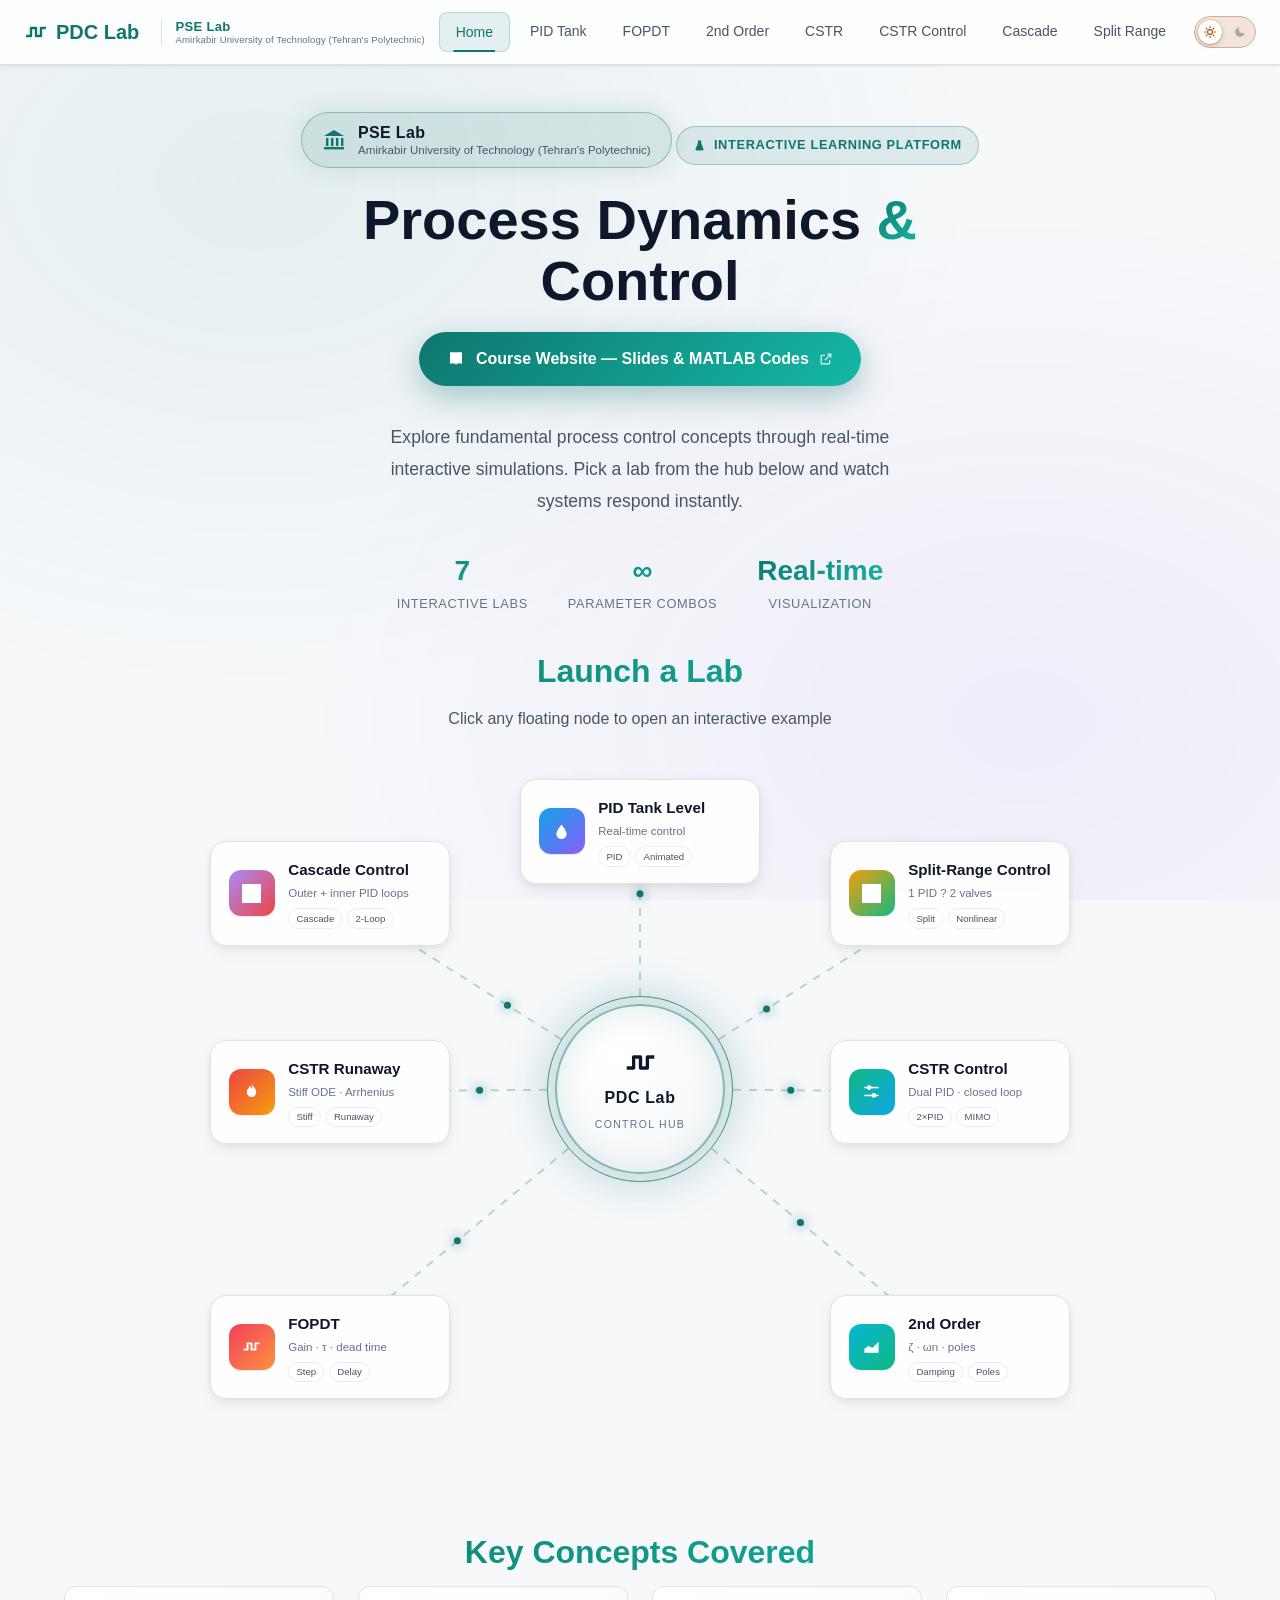
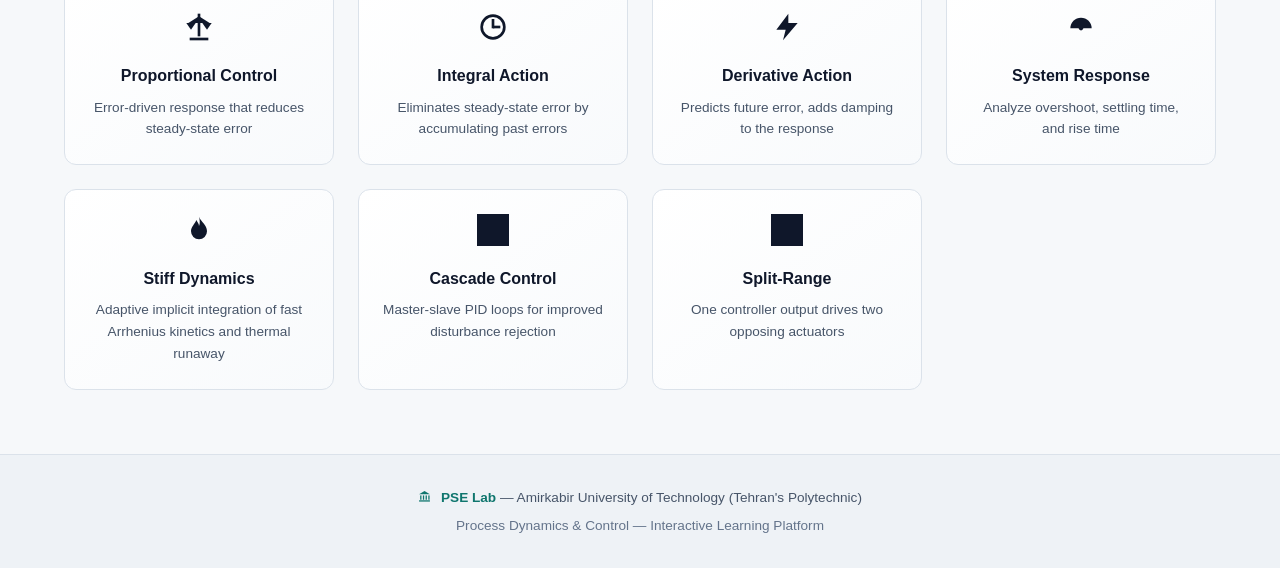
==== commit 13acd429: "Add files via upload" ====
--- a/index.html
+++ b/index.html
@@ -28,6 +28,8 @@
             <a href="second-order.html">2nd Order</a>
             <a href="cstr-runaway.html">CSTR</a>
             <a href="cstr-control.html">CSTR Control</a>
+            <a href="cascade-control.html">Cascade</a>
+            <a href="split-range-control.html">Split Range</a>
         </div>
         <button class="theme-toggle" id="theme-toggle" type="button"
                 role="switch" aria-checked="false"
@@ -60,7 +62,7 @@
             <p class="hero-subtitle">Explore fundamental process control concepts through real-time interactive simulations. Pick a lab from the hub below and watch systems respond instantly.</p>
             <div class="hero-stats">
                 <div class="stat">
-                    <span class="stat-number">5</span>
+                    <span class="stat-number">7</span>
                     <span class="stat-label">Interactive Labs</span>
                 </div>
                 <div class="stat">
@@ -169,6 +171,38 @@
                     </div>
                 </a>
             </div>
+
+            <!-- Node: Cascade Control -->
+            <div class="node-wrap node-cascade">
+                <a href="cascade-control.html" class="hub-node">
+                    <div class="hub-node-icon" style="background: linear-gradient(135deg, #a78bfa, #ef4444);">
+                        <i class="fas fa-layer-group"></i>
+                    </div>
+                    <div class="hub-node-body">
+                        <h3>Cascade Control</h3>
+                        <p>Outer + inner PID loops</p>
+                        <div class="node-tags">
+                            <span>Cascade</span><span>2-Loop</span>
+                        </div>
+                    </div>
+                </a>
+            </div>
+
+            <!-- Node: Split-Range Control -->
+            <div class="node-wrap node-split">
+                <a href="split-range-control.html" class="hub-node">
+                    <div class="hub-node-icon" style="background: linear-gradient(135deg, #f59e0b, #10b981);">
+                        <i class="fas fa-random"></i>
+                    </div>
+                    <div class="hub-node-body">
+                        <h3>Split-Range Control</h3>
+                        <p>1 PID ? 2 valves</p>
+                        <div class="node-tags">
+                            <span>Split</span><span>Nonlinear</span>
+                        </div>
+                    </div>
+                </a>
+            </div>
         </div>
     </section>
 
@@ -199,6 +233,16 @@
                 <i class="fas fa-fire"></i>
                 <h4>Stiff Dynamics</h4>
                 <p>Adaptive implicit integration of fast Arrhenius kinetics and thermal runaway</p>
+            </div>
+            <div class="concept-item">
+                <i class="fas fa-layer-group"></i>
+                <h4>Cascade Control</h4>
+                <p>Master-slave PID loops for improved disturbance rejection</p>
+            </div>
+            <div class="concept-item">
+                <i class="fas fa-random"></i>
+                <h4>Split-Range</h4>
+                <p>One controller output drives two opposing actuators</p>
             </div>
         </div>
     </section>
@@ -272,3 +316,5 @@
     </script>
 </body>
 </html>
+
+
--- a/styles.css
+++ b/styles.css
@@ -1664,6 +1664,18 @@
     top: 42%;
     right: 0;
     animation-delay: -3s;
+}
+
+.node-cascade {
+    top: 10%;
+    left: 0;
+    animation-delay: -5s;
+}
+
+.node-split {
+    top: 10%;
+    right: 0;
+    animation-delay: -7s;
 }
 
 /* Open/Closed loop mode tabs + dual PID sections */
@@ -2386,6 +2398,73 @@
                 color var(--transition-normal);
 }
 
+/* ============================================
+   CASCADE / SPLIT-RANGE MODE SELECTOR
+   (shares the .speed-btn visual language)
+   ============================================ */
+
+.mode-controls {
+    display: flex;
+    gap: 0.35rem;
+    margin-top: 0.75rem;
+    flex-wrap: wrap;
+}
+
+.mode-controls > .mode-label {
+    font-size: 0.7rem;
+    text-transform: uppercase;
+    letter-spacing: 0.08em;
+    color: var(--text-muted);
+    display: block;
+    margin-bottom: 0.5rem;
+    width: 100%;
+}
+
+.mode-btn {
+    flex: 1;
+    min-width: 7rem;
+    padding: 0.5rem 0.4rem;
+    border-radius: var(--radius-sm);
+    font-size: 0.75rem;
+    font-weight: 700;
+    cursor: pointer;
+    border: 1px solid var(--border);
+    background: var(--bg-surface);
+    color: var(--text-secondary);
+    transition: all var(--transition-fast);
+    font-family: 'JetBrains Mono', 'Courier New', monospace;
+}
+
+.mode-btn:hover {
+    border-color: var(--primary);
+    color: var(--text-primary);
+}
+
+.mode-btn.active {
+    background: var(--primary);
+    border-color: var(--primary);
+    color: white;
+    box-shadow: 0 0 10px var(--primary-glow);
+}
+
+/* A loop that is bypassed by the current mode (e.g. the inner jacket loop in
+   single-loop mode) is dimmed but still readable. */
+.panel-section.is-bypassed {
+    opacity: 0.45;
+    filter: saturate(0.4);
+}
+
+.panel-section.is-bypassed::after {
+    content: 'bypassed in this mode';
+    display: block;
+    margin-top: 0.6rem;
+    font-size: 0.65rem;
+    text-transform: uppercase;
+    letter-spacing: 0.08em;
+    color: var(--warning, #fbbf24);
+    font-family: 'JetBrains Mono', 'Courier New', monospace;
+}
+
 @media (prefers-reduced-motion: reduce) {
     .theme-toggle::before,
     body,
@@ -2399,6 +2478,7 @@
     .step-btn,
     .solve-btn,
     .mode-tab,
+    .mode-btn,
     input,
     select,
     textarea {
